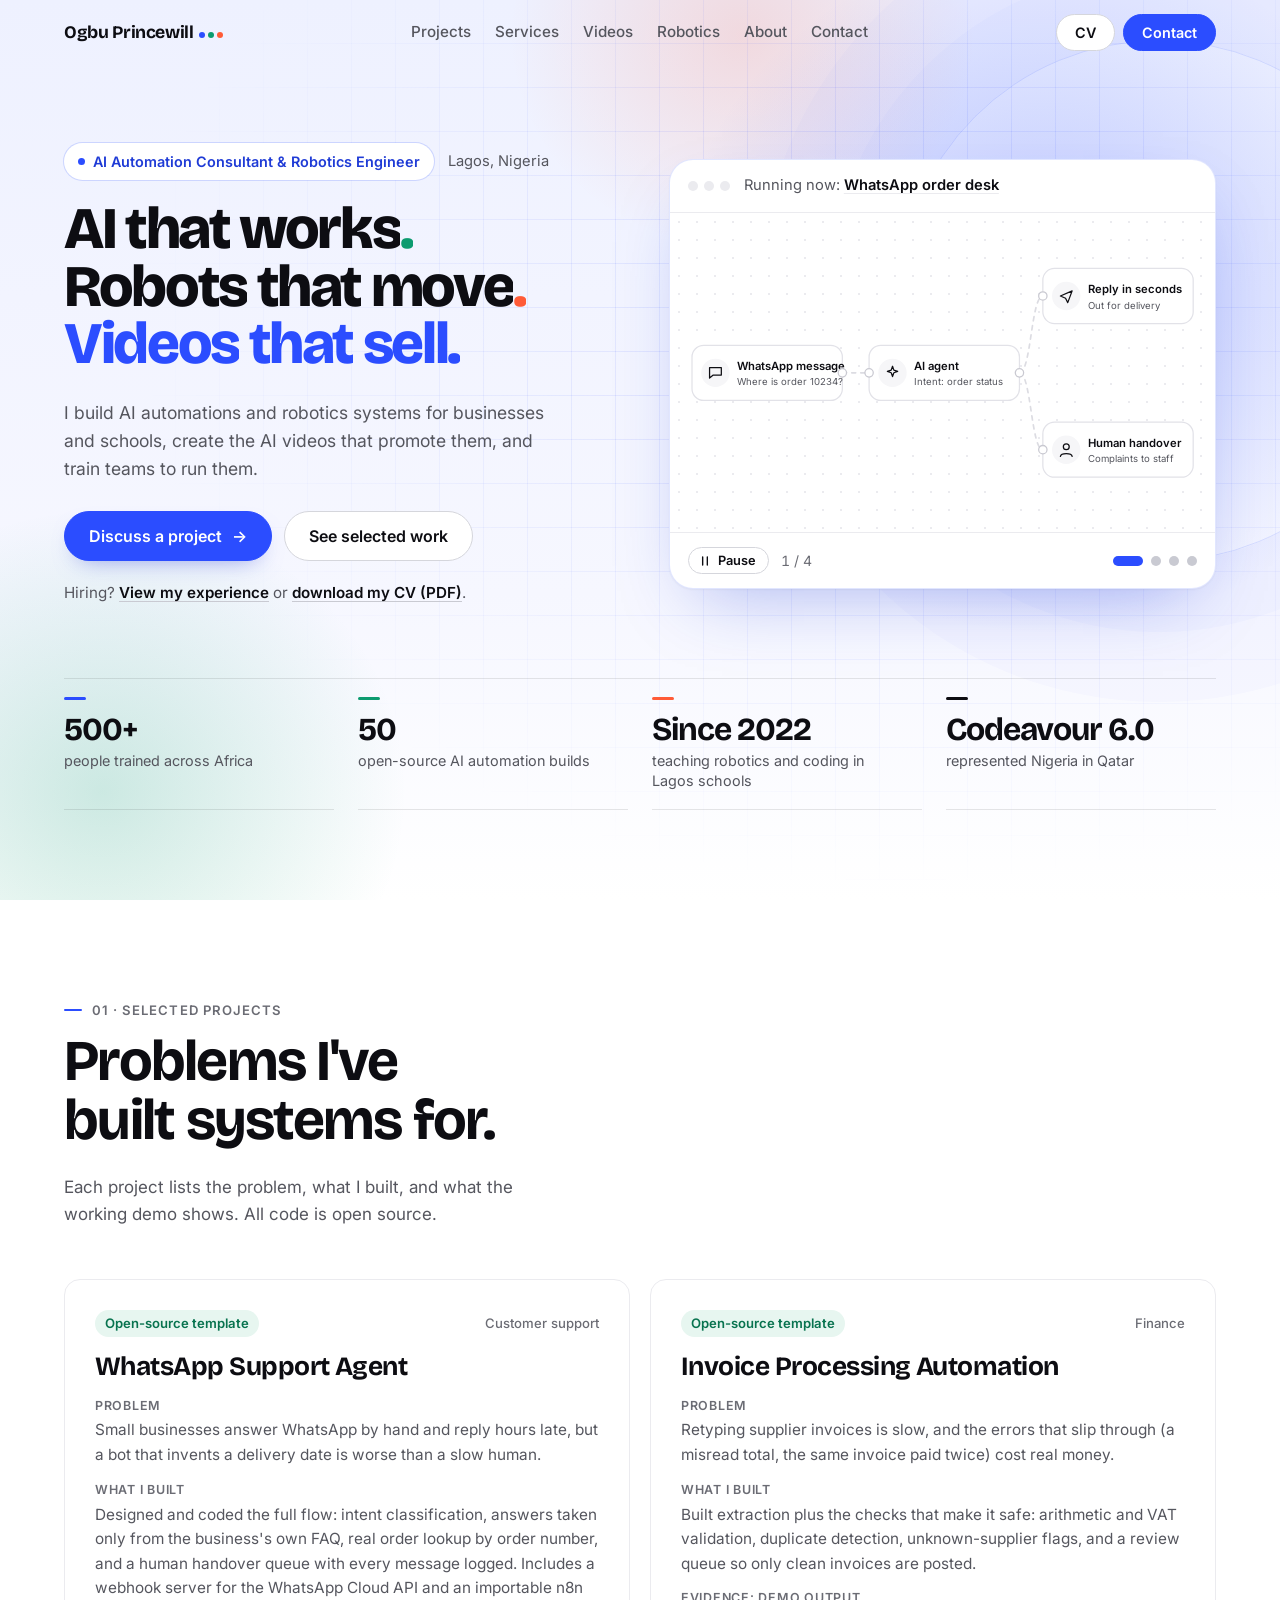
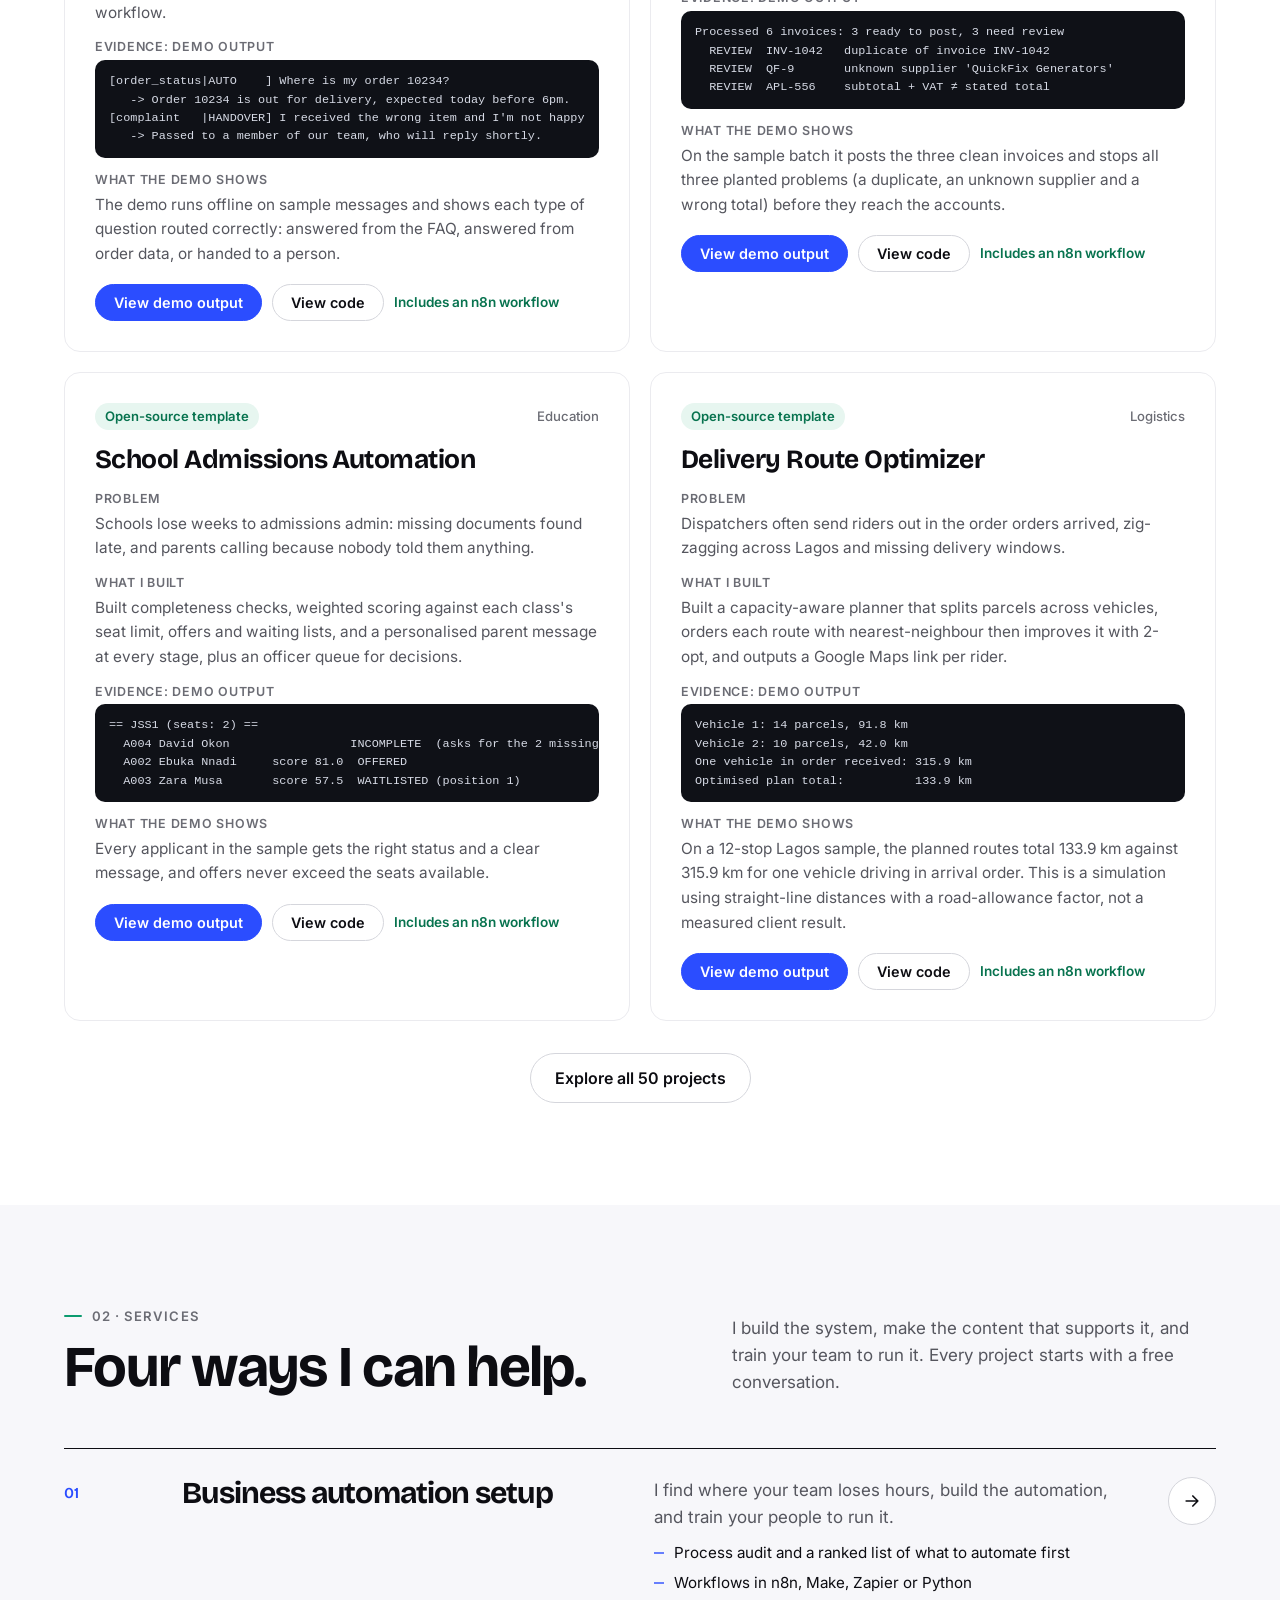
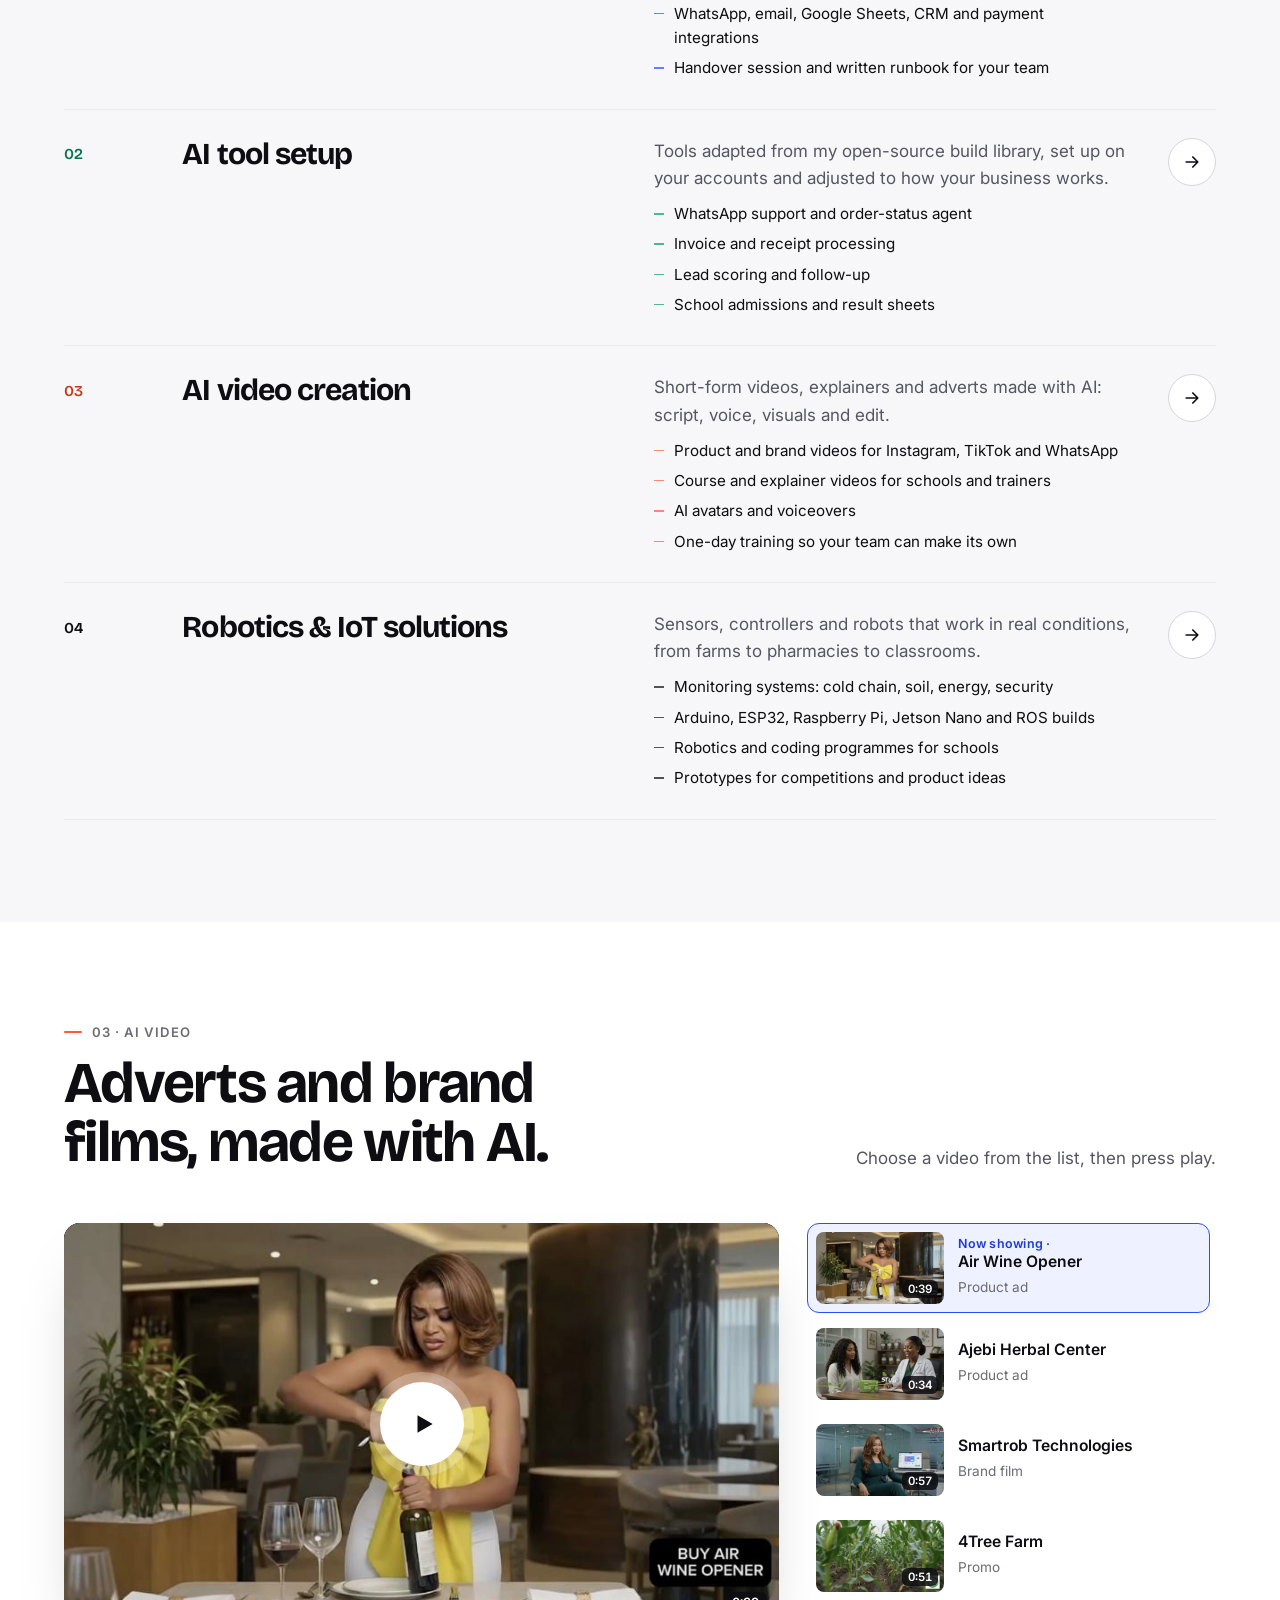
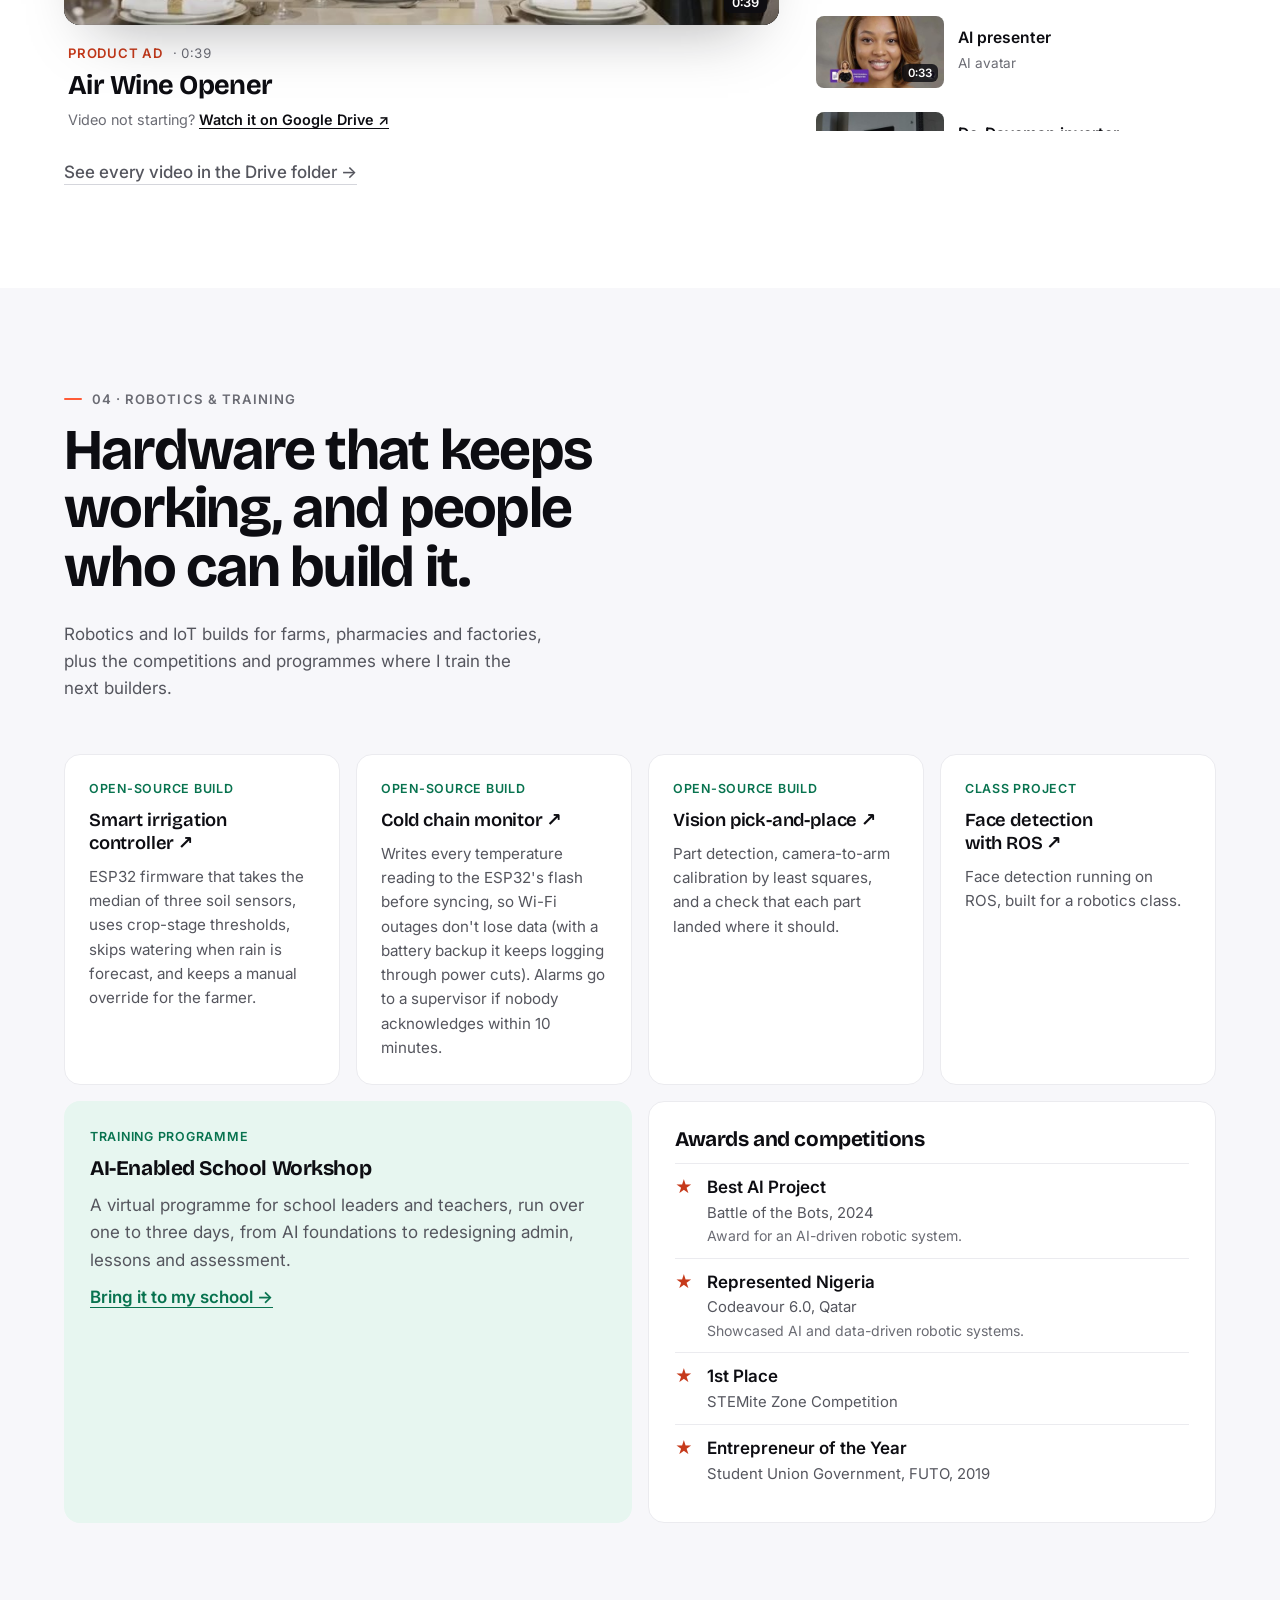
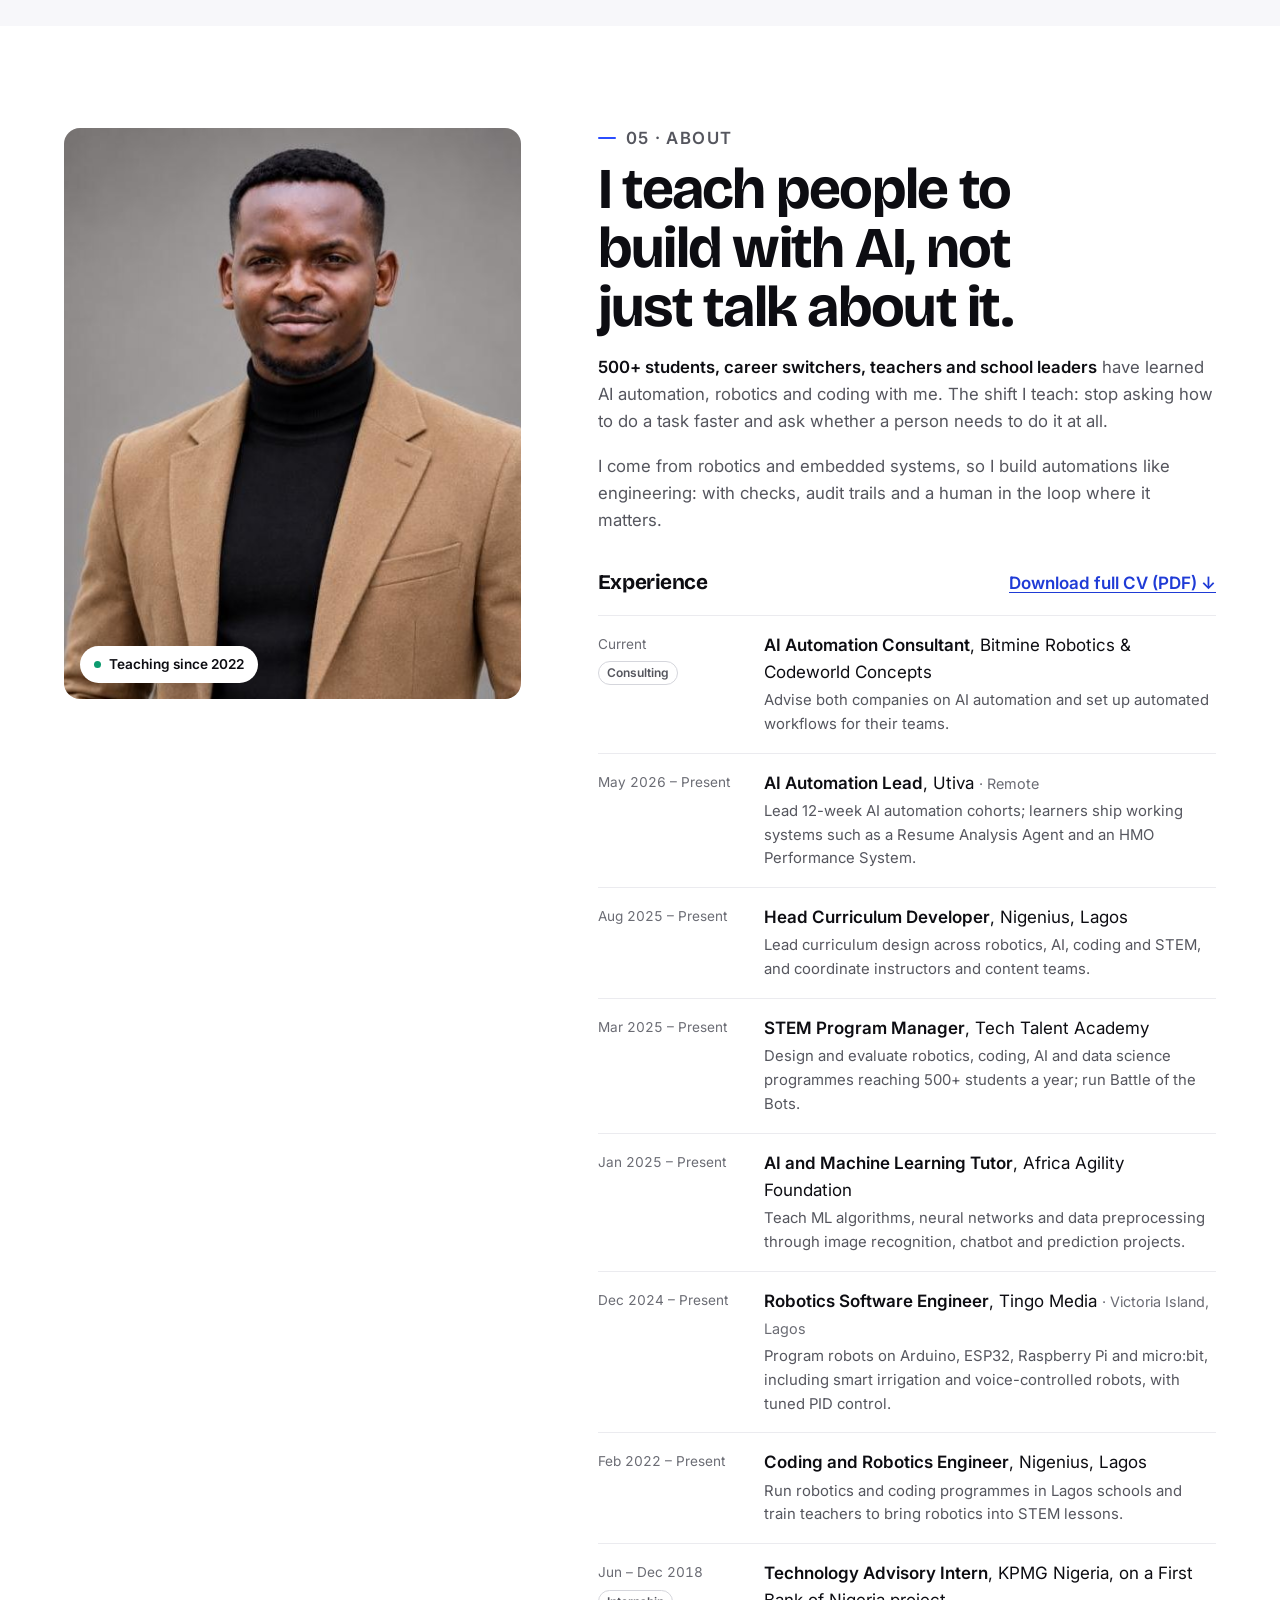
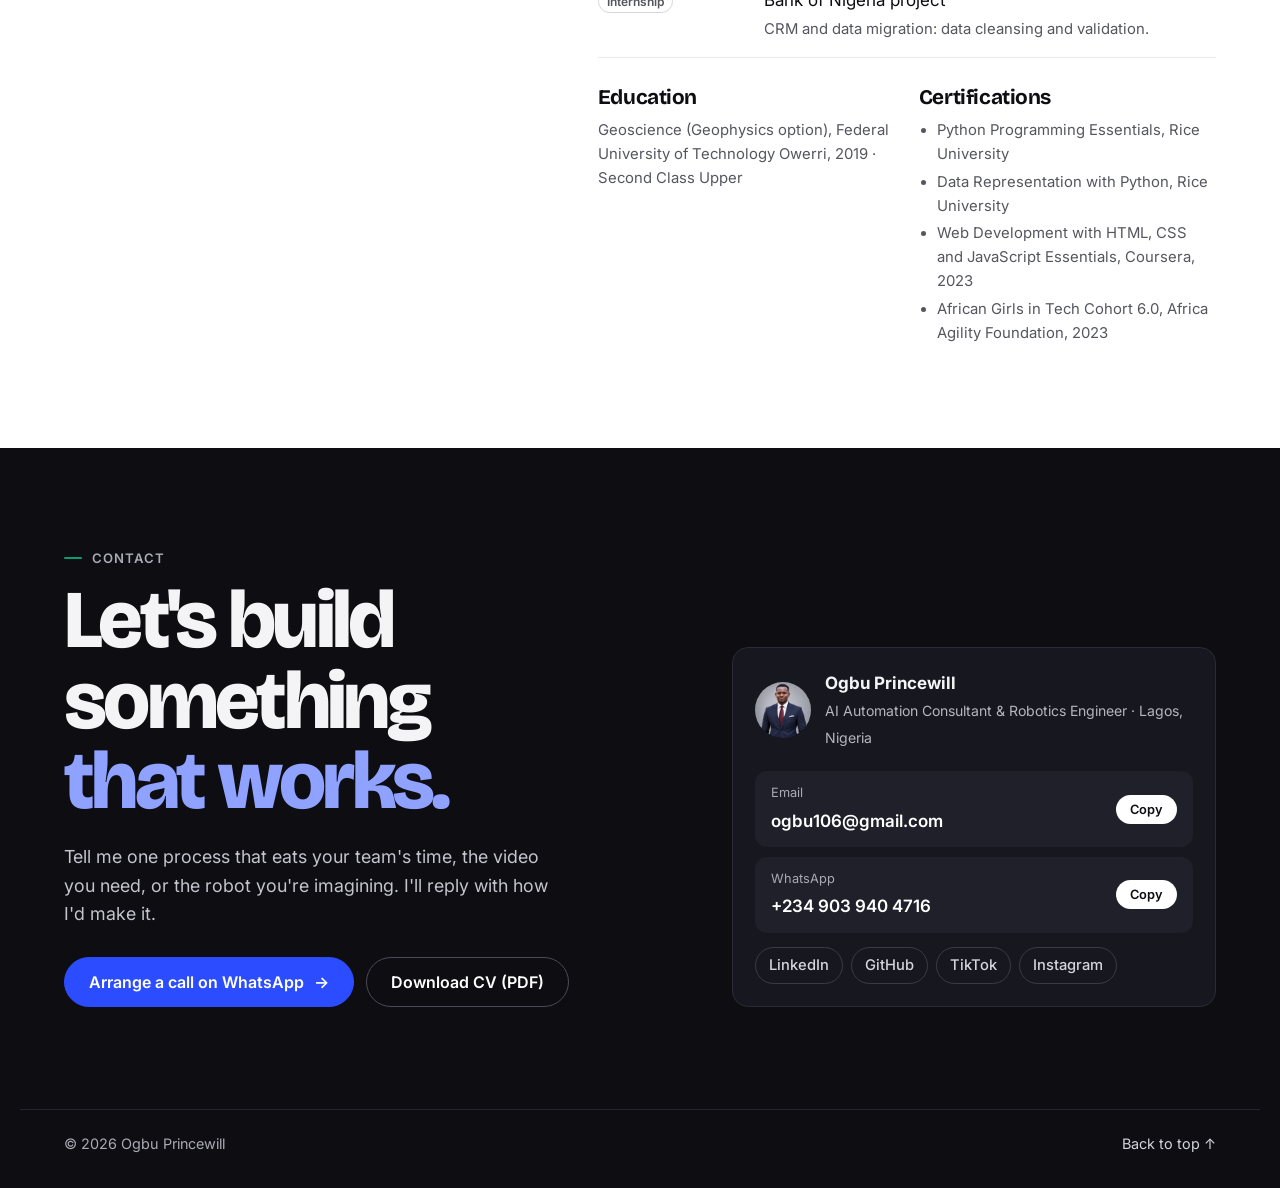
==== index.html @ 8b1c36d6 "Add files via upload" ====
<!doctype html>
<html lang="en">
<head>
<meta charset="utf-8">
<meta name="viewport" content="width=device-width, initial-scale=1, viewport-fit=cover">
<title>Ogbu Princewill | AI Automation Consultant &amp; Robotics Engineer</title>
<meta name="description" content="Ogbu Princewill is an AI automation consultant and robotics engineer in Lagos. Business automation, AI tool setup, AI video and robotics, with open-source projects and training for teams.">
<link rel="canonical" href="https://princewill106.github.io/">
<meta property="og:type" content="website">
<meta property="og:url" content="https://princewill106.github.io/">
<meta property="og:title" content="Ogbu Princewill | AI Automation Consultant &amp; Robotics Engineer">
<meta property="og:description" content="Ogbu Princewill is an AI automation consultant and robotics engineer in Lagos. Business automation, AI tool setup, AI video and robotics, with open-source projects and training for teams.">
<meta property="og:image" content="https://princewill106.github.io/assets/og-image.jpg">
<meta property="og:image:width" content="1200">
<meta property="og:image:height" content="630">
<meta property="og:image:alt" content="Ogbu Princewill: AI that works. Robots that move. Videos that sell.">
<meta name="twitter:card" content="summary_large_image">
<meta name="twitter:title" content="Ogbu Princewill | AI Automation Consultant &amp; Robotics Engineer">
<meta name="twitter:description" content="Ogbu Princewill is an AI automation consultant and robotics engineer in Lagos. Business automation, AI tool setup, AI video and robotics, with open-source projects and training for teams.">
<meta name="twitter:image" content="https://princewill106.github.io/assets/og-image.jpg">
<meta name="theme-color" content="#ffffff">
<link rel="icon" type="image/png" sizes="32x32" href="assets/favicon-32.png">
<link rel="icon" type="image/png" sizes="64x64" href="assets/favicon-64.png">
<link rel="apple-touch-icon" href="assets/apple-touch-icon.png">
<link rel="preconnect" href="https://fonts.googleapis.com"><link rel="preconnect" href="https://fonts.gstatic.com" crossorigin>
<link rel="stylesheet" href="https://fonts.googleapis.com/css2?family=Bricolage+Grotesque:opsz,wght@12..96,500..800&family=Inter:wght@400;500;600&display=swap">
<link rel="stylesheet" href="styles.css">
</head>
<body>
<a class="skip" href="#main">Skip to content</a>
<header class="nav" id="nav">
  <div class="wrap">
    <a class="logo" href="#top" aria-label="Ogbu Princewill, back to top"><span data-bind="name">Ogbu Princewill</span><span class="marks" aria-hidden="true"><i></i><i></i><i></i></span></a>
    <nav class="links" aria-label="Sections"><a href="#projects">Projects</a><a href="#services">Services</a><a href="#videos">Videos</a><a href="#robotics">Robotics</a><a href="#about">About</a><a href="#contact">Contact</a></nav>
    <div class="nav-cta"><a class="btn ghost sm cv-link" href="#" target="_blank" rel="noopener" hidden>CV <span class="sr">(PDF)</span></a><a class="btn sm" href="#contact">Contact</a></div>
  </div>
</header>

<main id="main" tabindex="-1">
  <section class="hero" id="top">
    <div class="wrap">
      <div class="hero-grid">
        <div class="hero-copy">
          <p class="kicker"><span class="badge">AI Automation Consultant &amp; Robotics Engineer</span><span class="loc">Lagos, Nigeria</span></p>
          <h1 id="hero-title"><span class="ln">AI that works<b class="pd g">.</b></span> <span class="ln">Robots that move<b class="pd c">.</b></span> <span class="ln"><em>Videos that sell.</em></span></h1>
          <p class="hero-sub">I build AI automations and robotics systems for businesses and schools, create the AI videos that promote them, and train teams to run them.</p>
          <div class="cta">
            <a class="btn" data-cta="discuss" href="#contact">Discuss a project <span aria-hidden="true">→</span></a>
            <a class="btn ghost" href="#projects">See selected work</a>
          </div>
          <p class="recruit">Hiring? <a href="#experience">View my experience</a> or <a class="cv-link" href="#" target="_blank" rel="noopener">download my CV (PDF)</a>.</p>
        </div>
        <figure class="flowcard reveal" aria-label="Animated example of an automation running">
          <div class="flowtop"><span class="tl" aria-hidden="true"><i></i><i></i><i></i></span><span>Running now: <a id="flow-link" href="#projects" target="_blank" rel="noopener">WhatsApp order desk</a></span></div>
          <svg id="flow" viewBox="0 0 600 330" role="img" aria-labelledby="flow-title"><title id="flow-title">Automation workflow example</title></svg>
          <figcaption class="flowbar">
            <button class="pause" id="flow-pause" type="button" aria-pressed="false"><svg viewBox="0 0 24 24" aria-hidden="true"><path class="i-pause" d="M8 5v14M16 5v14"/><path class="i-play" d="M7 5l12 7-12 7z"/></svg><span>Pause</span></button>
            <span class="step" id="flow-step" aria-live="polite">1 / 4</span>
            <span class="slides" id="flow-tabs" role="group" aria-label="Choose an example"></span>
          </figcaption>
        </figure>
      </div>
      <dl class="facts" id="facts"></dl>
    </div>
  </section>

  <section id="projects">
    <div class="wrap">
      <div class="head reveal">
        <div><p class="eyebrow blue">01 · Selected projects</p><h2>Problems I've built systems for.</h2></div>
        <p>Each project lists the problem, what I built, and what the working demo shows. All code is open source.</p>
      </div>
      <div class="cases" id="cases"></div>
      <div class="explore">
        <button class="btn ghost" id="explore-btn" type="button" aria-expanded="false" aria-controls="library">Explore all 50 projects</button>
      </div>
      <div class="library" id="library" hidden>
        <div class="filters">
          <span class="count" id="count" aria-live="polite">All 50 projects</span>
          <div class="search">
            <label for="search" class="sr">Search projects</label>
            <input id="search" type="search" placeholder="Search, e.g. invoice, WhatsApp, school" autocomplete="off">
            <button class="clear" id="clear-search" type="button" hidden>Clear search</button>
          </div>
        </div>
        <div class="chips" id="chips" role="group" aria-label="Filter by area"></div>
        <button class="reset" id="reset-filters" type="button" hidden>Reset filters</button>
        <ul class="tiles" id="tiles"></ul>
      </div>
    </div>
  </section>

  <section id="services" class="tint">
    <div class="wrap">
      <div class="head reveal">
        <div><p class="eyebrow green">02 · Services</p><h2>Four ways I can help.</h2></div>
        <p>I build the system, make the content that supports it, and train your team to run it. Every project starts with a free conversation.</p>
      </div>
      <ol class="services" id="blocks"></ol>
    </div>
  </section>

  <section id="videos">
    <div class="wrap">
      <div class="head reveal">
        <div><p class="eyebrow coral">03 · AI video</p><h2>Adverts and brand films, made with AI.</h2></div>
        <p>Choose a video from the list, then press play.</p>
      </div>
      <div class="theatre">
        <div class="screen-col">
          <div class="screen" id="screen"></div>
          <div class="now">
            <div class="now-head"><span class="kind" id="now-kind">Product ad</span><span class="dur" id="now-dur"></span><span class="work" id="now-work" hidden></span></div>
            <h3 id="now-title">Video</h3>
            <p class="brief" id="now-brief" hidden></p>
            <p class="made" id="now-made" hidden></p>
            <p class="fallback">Video not starting? <a id="now-open" href="#" target="_blank" rel="noopener">Watch it on Google Drive ↗</a></p>
          </div>
        </div>
        <div class="playlist"><ol id="reel-rail" aria-label="Videos"></ol></div>
      </div>
      <p class="more-link"><a id="drive-all" href="#" target="_blank" rel="noopener">See every video in the Drive folder →</a></p>
    </div>
  </section>

  <section id="robotics" class="tint">
    <div class="wrap">
      <div class="head reveal">
        <div><p class="eyebrow coral">04 · Robotics &amp; training</p><h2>Hardware that keeps working, and people who can build it.</h2></div>
        <p>Robotics and IoT builds for farms, pharmacies and factories, plus the competitions and programmes where I train the next builders.</p>
      </div>
      <div class="robo-grid" id="robo-grid"></div>
      <div class="train">
        <div class="workshop" id="workshop"></div>
        <div class="awards"><h3>Awards and competitions</h3><ul id="awards"></ul></div>
      </div>
    </div>
  </section>

  <section id="about">
    <div class="wrap about">
      <figure class="photo reveal" id="photo"><span class="initials">PO</span></figure>
      <div class="about-copy">
        <p class="eyebrow blue">05 · About</p>
        <h2>I teach people to build with AI, not just talk about it.</h2>
        <p><strong>500+ students, career switchers, teachers and school leaders</strong> have learned AI automation, robotics and coding with me. The shift I teach: stop asking how to do a task faster and ask whether a person needs to do it at all.</p>
        <p>I come from robotics and embedded systems, so I build automations like engineering: with checks, audit trails and a human in the loop where it matters.</p>
        <div class="exp-head" id="experience"><h3>Experience</h3><a class="cv-link" href="#" target="_blank" rel="noopener">Download full CV (PDF) ↓</a></div>
        <ul class="jobs" id="jobs"></ul>
        <div class="quals">
          <div><h3>Education</h3><p id="edu"></p></div>
          <div><h3>Certifications</h3><ul id="certs"></ul></div>
        </div>
      </div>
    </div>
  </section>

  <section id="testimonials" hidden>
    <div class="wrap"><div class="head"><div><p class="eyebrow green">06 · Testimonials</p><h2>What people say.</h2></div></div><div class="quotes" id="quotes"></div></div>
  </section>

  <section class="contact" id="contact">
    <div class="wrap contact-grid">
      <div>
        <p class="eyebrow green">Contact</p>
        <h2>Let's build something <em>that works.</em></h2>
        <p class="lede">Tell me one process that eats your team's time, the video you need, or the robot you're imagining. I'll reply with how I'd make it.</p>
        <div class="cta"><a class="btn" id="wa-main" href="#" target="_blank" rel="noopener">Arrange a call on WhatsApp <span aria-hidden="true">→</span></a><a class="btn ghost cv-link" href="#" target="_blank" rel="noopener" hidden>Download CV (PDF)</a></div>
      </div>
      <div class="contact-card">
        <div class="me" id="me"></div>
        <div class="lines" id="lines"></div>
        <p class="sr" id="copy-status" aria-live="polite"></p>
        <div class="socials" id="socials"></div>
      </div>
    </div>
  </section>
</main>

<footer><div class="wrap"><span>© <span id="year">2026</span> <span data-bind="name">Ogbu Princewill</span></span><a href="#top">Back to top ↑</a></div></footer>

<script src="data.js"></script>
<script src="app.js"></script>
</body>
</html>
---- styles.css ----
/* Layout: white editorial. Black type leads; cobalt is the action colour, emerald and coral are supporting accents.
   Light tinted bands separate sections and the contact section is dark. */
:root {
  --bg: #ffffff;
  --ink: #0d0d12;
  --soft: #55565e;         /* secondary text, 7:1 on white */
  --faint: #6b6c74;        /* labels and metadata, 5:1 on white */
  --rule: #ebebef;
  --surface: #f6f6f8;
  --accent: #2b4dff;       /* cobalt: automation, links */
  --accent-tint: #eef1ff;
  --green: #0c9b6f;        /* emerald: tools, open source, teaching */
  --green-tint: #e7f6f0;
  --green-text: #08734f;   /* green used as text (meets 4.5:1) */
  --coral: #ff5b37;        /* coral: video, awards */
  --coral-tint: #fff0eb;
  --coral-text: #c63a1b;   /* coral used as text (meets 4.5:1) */
  --radius: 16px;
  --display: "Bricolage Grotesque", "Arial Black", system-ui, sans-serif;
  --body: "Inter", "Segoe UI", system-ui, sans-serif;
  --ease: cubic-bezier(.2, .7, .2, 1);
  color-scheme: light;
}
/* White by request: the page stays white in dark mode too. */
@media (prefers-color-scheme: dark) { :root:not([data-theme="light"]) { --bg: #ffffff; color-scheme: light; } }
:root[data-theme="dark"] { --bg: #ffffff; color-scheme: light; }

* { box-sizing: border-box; }
html { scroll-behavior: smooth; }
body { margin: 0; background: var(--bg); color: var(--ink); font: 400 17px/1.6 var(--body); -webkit-font-smoothing: antialiased; overflow-x: hidden; }
img { max-width: 100%; display: block; }
a { color: inherit; }
:focus-visible { outline: 2px solid var(--accent); outline-offset: 3px; border-radius: 6px; }
.sr { position: absolute; width: 1px; height: 1px; overflow: hidden; clip: rect(0 0 0 0); white-space: nowrap; }
.skip { position: absolute; left: 16px; top: -60px; z-index: 50; background: var(--ink); color: #fff; padding: 10px 16px; border-radius: 10px; font-weight: 600; text-decoration: none; transition: top .2s; }
.skip:focus { top: 12px; }
main:focus { outline: none; }
[hidden] { display: none !important; }
.wrap { max-width: 1240px; margin: 0 auto; padding-inline: clamp(16px, 4vw, 44px); }
h1, h2, h3 { font-family: var(--display); margin: 0; letter-spacing: -0.03em; text-wrap: balance; font-weight: 700; }
h2 { font-size: clamp(2rem, 4.6vw, 3.6rem); line-height: 1.02; }
h3 { font-size: 1.15rem; line-height: 1.25; font-weight: 600; letter-spacing: -0.01em; }
em { font-style: normal; color: var(--accent); }
p { margin: 0; }
section { padding-block: clamp(64px, 8vw, 112px); overflow-x: clip; }
section.tint { background: #f7f7fa; }
section[id], .exp-head { scroll-margin-top: 72px; }
.eyebrow { font: 600 .82rem var(--body); letter-spacing: .08em; text-transform: uppercase; color: var(--faint); margin-bottom: 14px; display: flex; align-items: center; gap: 10px; }
.eyebrow::before { content: ""; width: 18px; height: 2px; border-radius: 2px; background: var(--c, var(--accent)); }
.blue { --c: var(--accent); } .green { --c: var(--green); } .coral { --c: var(--coral); }
.head { display: flex; justify-content: space-between; align-items: end; gap: 24px; flex-wrap: wrap; margin-bottom: clamp(32px, 4vw, 52px); }
.head h2 { max-width: 18ch; }
.head > p { color: var(--soft); max-width: 44ch; }

/* reveal on scroll */
.reveal { opacity: 0; transform: translateY(24px); transition: opacity .9s var(--ease), transform .9s var(--ease); }
.reveal.in { opacity: 1; transform: none; }

/* buttons */
.btn { display: inline-flex; align-items: center; gap: 10px; padding: 14px 24px; border-radius: 999px; font: 600 1rem var(--body); text-decoration: none;
  border: 1.5px solid var(--accent); background: var(--accent); color: #fff; cursor: pointer; transition: background .3s var(--ease), color .3s, border-color .3s, transform .3s var(--ease); }
.btn span { transition: transform .3s var(--ease); }
.btn:hover { background: #1f3bd6; border-color: #1f3bd6; }
.btn:hover span { transform: translateX(4px); }
.btn.ghost { background: #fff; color: var(--ink); border-color: #d5d6dc; }
.hero .btn { box-shadow: 0 10px 24px -14px rgba(31,59,214,.6); } .hero .btn.ghost { box-shadow: none; }
.btn.ghost:hover { border-color: var(--ink); background: #fff; }
.btn.sm { padding: 9px 18px; font-size: .9rem; }

/* nav */
.nav { position: sticky; top: 0; z-index: 30; height: 66px; background: transparent; border-bottom: 1px solid transparent; transition: border-color .3s, background .3s; }
.nav.scrolled { background: rgba(255,255,255,.9); backdrop-filter: blur(14px); border-color: var(--rule); }
.nav .wrap { height: 100%; padding-block: 0; }
.nav .wrap { display: flex; align-items: center; justify-content: space-between; gap: 16px; }
.logo { font: 700 1.1rem var(--display); letter-spacing: -0.02em; text-decoration: none; display: flex; align-items: baseline; gap: 2px; }
.marks { display: inline-flex; gap: 3px; margin-left: 3px; }
.marks i { width: 6px; height: 6px; border-radius: 50%; background: var(--accent); display: inline-block; }
.marks i:nth-child(2) { background: var(--green); }
.marks i:nth-child(3) { background: var(--coral); }
.links { display: flex; gap: 4px; }
.links a { text-decoration: none; color: var(--soft); font-weight: 500; font-size: .95rem; padding: 8px 10px; border-radius: 999px; transition: color .2s; }
.links a:hover { color: var(--ink); }
.nav-cta { display: flex; gap: 8px; }
@media (max-width: 960px) { .links { display: none; } }
@media (max-width: 380px) { .nav-cta .cv-link { display: none; } }

/* hero */
/* hero backdrop: soft brand-colour glows on a pale blue wash, with a faint grid that fades out */
.hero { position: relative; isolation: isolate; overflow: hidden; margin-top: -66px;
  padding-block: calc(66px + clamp(40px, 6vw, 84px)) clamp(56px, 7vw, 96px);
  background:
    radial-gradient(42% 55% at 82% 32%, rgba(43,77,255,.27), transparent 70%),
    radial-gradient(34% 45% at 8% 88%, rgba(12,155,111,.2), transparent 70%),
    radial-gradient(26% 34% at 58% 4%, rgba(255,91,55,.16), transparent 70%),
    linear-gradient(180deg, #eef1ff 0%, #f6f7ff 66%, #ffffff 100%); }
.hero::before { content: ""; position: absolute; inset: 0; z-index: -1; pointer-events: none;
  background-image: linear-gradient(rgba(43,77,255,.09) 1px, transparent 1px), linear-gradient(90deg, rgba(43,77,255,.09) 1px, transparent 1px);
  background-size: 44px 44px; background-position: -1px -1px;
  -webkit-mask-image: radial-gradient(70% 75% at 70% 35%, #000 30%, transparent 85%); mask-image: radial-gradient(70% 75% at 70% 35%, #000 30%, transparent 85%); }
.hero::after { content: ""; position: absolute; z-index: -1; pointer-events: none; width: 520px; height: 520px; right: -140px; top: 40px; border-radius: 50%;
  border: 1px solid rgba(43,77,255,.14); box-shadow: 0 0 0 70px rgba(43,77,255,.025), 0 0 0 140px rgba(43,77,255,.02); }
.hero .facts { border-top-color: rgba(13,13,18,.1); }
.hero .facts div { border-bottom-color: rgba(13,13,18,.1); }
.kicker { display: flex; flex-wrap: wrap; align-items: center; gap: 8px 14px; }
.badge { display: inline-flex; align-items: center; gap: 8px; background: #fff; box-shadow: 0 0 0 1px rgba(43,77,255,.18); color: #1f3bd6; font-weight: 600; font-size: .9rem; padding: 7px 14px; border-radius: 999px; }
.badge::before { content: ""; width: 7px; height: 7px; border-radius: 50%; background: var(--accent); }
.loc { color: var(--soft); font-size: .92rem; }
.recruit { margin-top: 20px; color: var(--soft); font-size: .95rem; }
.recruit a { color: var(--ink); font-weight: 600; text-decoration-color: #c9cad2; text-underline-offset: 3px; }
.recruit a:hover { text-decoration-color: var(--accent); color: var(--accent); }
.hero h1 { font-size: clamp(2.5rem, 4.6vw, 4.5rem); line-height: .98; letter-spacing: -0.04em; font-weight: 800; margin-block: 20px 26px; }
.hero h1 .ln { display: block; }
.hero h1 .pd { font-weight: inherit; }
.hero h1 .pd.g { color: var(--green); }
.hero h1 .pd.c { color: var(--coral); }
.hero h1 .w { display: inline-block; overflow: hidden; vertical-align: top; padding-bottom: .06em; margin-bottom: -.06em; }
.hero h1 .w > span { display: inline-block; animation: rise 1s var(--ease) both; }
@keyframes rise { from { transform: translateY(105%); } to { transform: none; } }
.hero-grid { display: grid; grid-template-columns: minmax(0, 1fr) minmax(0, 1fr); gap: clamp(32px, 4.5vw, 64px); align-items: center; }
.hero-sub { color: var(--soft); font-size: 1.1rem; max-width: 46ch; }
.cta { display: flex; flex-wrap: wrap; gap: 12px; margin-top: 28px; }
.facts { display: grid; grid-template-columns: repeat(4, minmax(0, 1fr)); gap: 0 24px; margin: clamp(44px, 6vw, 72px) 0 0; border-top: 1px solid var(--rule); }
@media (max-width: 760px) { .facts { grid-template-columns: repeat(2, minmax(0, 1fr)); } }
.facts div { padding: 18px 16px 18px 0; border-bottom: 1px solid var(--rule); }
.facts div::before { content: ""; display: block; width: 22px; height: 3px; border-radius: 3px; margin-bottom: 12px; background: var(--accent); }
.facts .f1::before { background: var(--green); } .facts .f2::before { background: var(--coral); } .facts .f3::before { background: var(--ink); }
.facts dt { font: 700 clamp(1.5rem, 2.6vw, 2rem)/1.1 var(--display); letter-spacing: -0.03em; }
.facts dd { margin: 4px 0 0; color: var(--soft); font-size: .9rem; line-height: 1.4; }

.flowcard { margin: 0; background: #fff; border: 1px solid rgba(43,77,255,.14); border-radius: 24px; box-shadow: 0 1px 2px rgba(13,13,18,.04), 0 30px 70px -28px rgba(31,59,214,.35); overflow: hidden; }
.flowtop { display: flex; align-items: center; gap: 14px; padding: 14px 18px; border-bottom: 1px solid var(--rule); font-size: .92rem; color: var(--soft); }
.flowtop a { color: var(--ink); font-weight: 600; text-decoration-color: var(--rule); text-underline-offset: 3px; }
.flowtop a:hover { text-decoration-color: var(--accent); }
.tl { display: flex; gap: 6px; }
.tl i { width: 10px; height: 10px; border-radius: 50%; background: var(--rule); }
#flow { width: 100%; height: auto; overflow: visible; display: block; padding: clamp(14px, 2.4vw, 22px); background-image: radial-gradient(var(--rule) 1px, transparent 1px); background-size: 18px 18px; }
.wire { fill: none; stroke: #dcdce2; stroke-width: 2; stroke-linecap: round; stroke-dasharray: 5 6; transition: stroke .4s; }
.wire.live { stroke: var(--accent); stroke-dasharray: none; }
.wire.live.c1 { stroke: var(--green); } .wire.live.c2 { stroke: var(--coral); }
.node rect { fill: #fff; stroke: #e2e2e8; stroke-width: 1.5; transition: stroke .3s; }
.node .t { fill: var(--ink); font: 600 13.5px var(--body); }
.node .s { fill: var(--soft); font: 400 11.5px var(--body); }
.node .chip { fill: var(--surface); transition: fill .3s; }
.node .ic { fill: none; stroke: var(--ink); stroke-width: 1.7; stroke-linecap: round; stroke-linejoin: round; transition: stroke .3s; }
.node.on rect { stroke: var(--ink); }
.node.on .chip { fill: var(--ink); } .node.on.c1 .chip { fill: var(--accent); } .node.on.c2 .chip { fill: var(--green); } .node.on.c3 .chip { fill: var(--coral); }
.node.on .ic { stroke: #fff; }
.node.pulse-in .nb { animation: bump .6s var(--ease); transform-box: fill-box; transform-origin: center; }
@keyframes bump { 40% { transform: scale(1.04); } }
.port { fill: #fff; stroke: #c9c9d1; stroke-width: 1.5; }
.pulse { fill: var(--accent); }
.flowbar { display: flex; align-items: center; gap: 12px; padding: 14px 18px; border-top: 1px solid var(--rule); font-size: .88rem; color: var(--faint); font-variant-numeric: tabular-nums; }
.flowbar .step { margin-right: auto; }
.pause { display: inline-flex; align-items: center; gap: 6px; border: 1px solid #d5d6dc; background: #fff; color: var(--ink); border-radius: 999px; padding: 5px 12px 5px 9px; font: 600 .8rem var(--body); cursor: pointer; }
.pause:hover { border-color: var(--ink); }
.pause svg { width: 14px; height: 14px; fill: none; stroke: currentColor; stroke-width: 2.4; stroke-linecap: round; stroke-linejoin: round; }
.pause .i-play { display: none; fill: currentColor; stroke: none; }
.pause[aria-pressed="true"] .i-play { display: block; } .pause[aria-pressed="true"] .i-pause { display: none; }
.slides { display: flex; gap: 8px; }
.slides button { height: 10px; width: 10px; border-radius: 5px; border: 0; background: #c9cad2; padding: 0; cursor: pointer; transition: width .5s var(--ease), background .3s; }
.slides button:hover { background: var(--soft); }
.slides button[aria-pressed="true"] { width: 30px; background: var(--accent); }
@media (max-width: 960px) { .hero-grid { grid-template-columns: minmax(0, 1fr); } .hero h1 { font-size: clamp(2.5rem, 8vw, 4.5rem); } }

/* video player: big screen + playlist */
.theatre { display: grid; grid-template-columns: minmax(0, 1.75fr) minmax(0, 1fr); gap: clamp(16px, 2.4vw, 28px); align-items: start; }
.screen { position: relative; aspect-ratio: 16 / 9; border-radius: var(--radius); overflow: hidden; background: #0d0d12; box-shadow: 0 30px 60px -30px rgba(13,13,18,.35); }
.screen iframe { position: absolute; inset: 0; width: 100%; height: 100%; border: 0; }
.poster { position: absolute; inset: 0; border: 0; padding: 0; background: #0d0d12; cursor: pointer; display: block; width: 100%; }
.poster img { width: 100%; height: 100%; object-fit: cover; transition: transform 1.2s var(--ease), opacity .4s; opacity: .94; }
.poster:hover img { transform: scale(1.03); opacity: 1; }
.big-play { position: absolute; left: 50%; top: 50%; width: 84px; height: 84px; margin: -42px 0 0 -42px; border-radius: 50%; background: #fff; display: grid; place-items: center;
  box-shadow: 0 0 0 10px rgba(255,255,255,.25); transition: transform .4s var(--ease), background .3s, box-shadow .4s; }
.big-play svg { width: 26px; fill: var(--ink); margin-left: 5px; transition: fill .3s; }
.poster:hover .big-play, .poster:focus-visible .big-play { transform: scale(1.08); background: var(--accent); box-shadow: 0 0 0 14px rgba(43,77,255,.25); }
.poster:hover .big-play svg, .poster:focus-visible .big-play svg { fill: #fff; }
.badge-dur, .mini-dur { position: absolute; right: 12px; bottom: 12px; background: rgba(13,13,18,.82); color: #fff; font: 600 .8rem var(--body); padding: 3px 8px; border-radius: 6px; font-variant-numeric: tabular-nums; }
.mini-dur { right: 6px; bottom: 6px; font-size: .72rem; padding: 2px 6px; }
.loading { position: absolute; inset: 0; display: grid; place-content: center; justify-items: center; gap: 14px; color: #fff; text-align: center; padding: 24px; font-size: .95rem; background: #0d0d12; }
.loading a { color: #fff; font-weight: 600; }
.spin { width: 34px; height: 34px; border-radius: 50%; border: 3px solid rgba(255,255,255,.25); border-top-color: #fff; animation: spin 1s linear infinite; }
@keyframes spin { to { transform: rotate(360deg); } }
.screen-msg { position: absolute; inset: 0; display: grid; place-content: center; justify-items: center; gap: 16px; text-align: center; padding: 24px; color: #fff; background: rgba(13,13,18,.86); }
.screen-msg p { max-width: 36ch; }
.now { padding: 18px 4px 0; display: grid; gap: 6px; }
.now-head { display: flex; flex-wrap: wrap; gap: 6px 10px; align-items: center; font-size: .82rem; }
.now .kind { color: var(--coral-text); font-weight: 600; letter-spacing: .06em; text-transform: uppercase; }
.now .dur { color: var(--faint); font-variant-numeric: tabular-nums; }
.now .work { border: 1px solid #d5d6dc; border-radius: 999px; padding: 2px 10px; color: var(--soft); font-weight: 600; }
.now h3 { font: 700 clamp(1.3rem, 2.2vw, 1.7rem)/1.15 var(--display); letter-spacing: -0.02em; }
.now .brief, .now .made { color: var(--soft); max-width: 62ch; }
.now .fallback { color: var(--faint); font-size: .9rem; }
.now .fallback a { color: var(--ink); font-weight: 600; text-underline-offset: 3px; }
.now .fallback a:hover { color: var(--accent); }
.playlist { position: relative; align-self: stretch; }
.playlist ol { list-style: none; margin: 0; padding: 0 6px 0 0; position: absolute; inset: 0; overflow-y: auto; display: grid; gap: 6px; align-content: start; scrollbar-width: thin; scrollbar-color: #d5d6dc transparent; }
.playlist button { width: 100%; display: grid; grid-template-columns: 128px minmax(0, 1fr); gap: 14px; align-items: center; padding: 8px; border: 1.5px solid transparent; border-radius: 12px; background: none; text-align: left; font: inherit; color: var(--ink); cursor: pointer; transition: background .25s, border-color .25s; }
.playlist button:hover { background: var(--surface); }
.playlist button[aria-current="true"] { background: var(--accent-tint); border-color: var(--accent); }
.mini { position: relative; aspect-ratio: 16 / 9; border-radius: 8px; overflow: hidden; background: var(--surface); }
.mini img { width: 100%; height: 100%; object-fit: cover; }
.info b { display: block; font-weight: 600; font-size: .98rem; line-height: 1.3; }
.info span { color: var(--faint); font-size: .85rem; }
.playlist button[aria-current="true"] .info b::before { content: "Now showing · "; color: #1f3bd6; font-size: .78rem; font-weight: 600; display: block; letter-spacing: .02em; }
@media (max-width: 860px) {
  .theatre { grid-template-columns: minmax(0, 1fr); }
  .playlist ol { position: static; display: flex; overflow-x: auto; gap: 10px; padding: 4px 0 14px; scroll-snap-type: x mandatory; }
  .playlist li { flex: none; width: 170px; scroll-snap-align: start; }
  .playlist button { grid-template-columns: minmax(0, 1fr); gap: 8px; padding: 6px; }
  .big-play { width: 64px; height: 64px; margin: -32px 0 0 -32px; }
}
.more-link { margin-top: 28px; }
.more-link a { color: var(--soft); font-weight: 500; text-decoration: none; border-bottom: 1px solid #d5d6dc; padding-bottom: 2px; transition: color .2s, border-color .2s; }
.more-link a:hover { color: var(--accent); border-color: var(--accent); }

/* selected projects: case studies */
.cases { display: grid; grid-template-columns: repeat(2, minmax(0, 1fr)); gap: 20px; }
.case { min-width: 0; border: 1px solid var(--rule); border-radius: var(--radius); padding: clamp(22px, 2.6vw, 30px); display: grid; gap: 14px; align-content: start; background: #fff; transition: border-color .3s, box-shadow .4s var(--ease); }
.case:hover { border-color: #c9cad2; box-shadow: 0 24px 48px -32px rgba(13,13,18,.3); }
.case-top { display: flex; justify-content: space-between; gap: 10px; flex-wrap: wrap; font-size: .82rem; }
.case .type { background: var(--green-tint); color: var(--green-text); font-weight: 600; padding: 3px 10px; border-radius: 999px; }
.case .area { color: var(--faint); font-weight: 500; padding-top: 3px; }
.case h3 { font: 700 clamp(1.35rem, 2.2vw, 1.65rem)/1.15 var(--display); letter-spacing: -0.02em; }
.case dl { margin: 0; display: grid; gap: 12px; min-width: 0; }
.case dl > div, .case dd { min-width: 0; }
.case dt { font-size: .78rem; font-weight: 600; letter-spacing: .06em; text-transform: uppercase; color: var(--faint); margin-bottom: 3px; }
.case dd { margin: 0; color: var(--soft); font-size: .96rem; max-width: 62ch; }
.case pre { margin: 0; background: #0f1117; color: #d7dbe6; border-radius: 10px; padding: 12px 14px; font: 400 .74rem/1.55 ui-monospace, SFMono-Regular, Menlo, Consolas, monospace; overflow-x: auto; white-space: pre; }
.case-actions { display: flex; flex-wrap: wrap; gap: 10px; align-items: center; margin-top: 4px; }
.case .n8n { color: var(--green-text); font-size: .85rem; font-weight: 600; }
@media (max-width: 900px) { .cases { grid-template-columns: minmax(0, 1fr); } }
.explore { margin-top: 32px; display: flex; justify-content: center; }
.library { margin-top: 8px; }
.search { position: relative; display: flex; gap: 8px; align-items: center; flex: 1 1 260px; max-width: 460px; }
.search input { flex: 1; min-width: 0; padding: 12px 18px; border-radius: 999px; border: 1.5px solid #d5d6dc; background: #fff; color: var(--ink); font: 400 1rem var(--body); transition: border-color .2s; }
.search input:focus { border-color: var(--accent); outline: none; box-shadow: 0 0 0 3px var(--accent-tint); }
.search input::-webkit-search-cancel-button { display: none; }
.clear, .reset, .idea { border: 0; background: none; color: #1f3bd6; font: 600 .9rem var(--body); cursor: pointer; padding: 6px 4px; text-decoration: underline; text-underline-offset: 3px; white-space: nowrap; }
.reset { margin: -8px 0 16px; padding-left: 0; }
.idea { padding: 0; font-size: inherit; }
/* services: numbered rows */
.services { list-style: none; margin: 0; padding: 0; border-top: 1px solid var(--ink); }
.svc { display: grid; grid-template-columns: 80px minmax(0, 1fr) minmax(0, 1.1fr) auto; gap: clamp(16px, 3vw, 40px); align-items: start; padding-block: clamp(20px, 2.4vw, 28px);
  border-bottom: 1px solid var(--rule); position: relative; transition: padding .5s var(--ease); }
.svc { --c: var(--ink); }
.svc.automation { --c: var(--accent); } .svc.tools { --c: var(--green); } .svc.video { --c: var(--coral); }
.svc.tools .no { color: var(--green-text); } .svc.video .no { color: var(--coral-text); }
.svc::before { content: ""; position: absolute; inset: 0 -20px; background: #fff; border-radius: var(--radius); opacity: 0; transition: opacity .4s; z-index: -1; }
.svc:hover::before { opacity: 1; }
.svc .no { font: 600 .95rem var(--display); color: var(--c); padding-top: .5em; }
.svc h3 { font: 700 clamp(1.4rem, 2.4vw, 1.9rem)/1.08 var(--display); letter-spacing: -0.03em; }
.svc p { color: var(--soft); }
.svc ul { list-style: none; margin: 10px 0 0; padding: 0; display: grid; gap: 6px; }
.svc li { font-size: .95rem; padding-left: 20px; position: relative; }
.svc li::before { content: ""; position: absolute; left: 0; top: .72em; width: 10px; height: 1.5px; background: var(--c); opacity: .7; }
.svc .go { width: 48px; height: 48px; border-radius: 50%; border: 1.5px solid #d5d6dc; background: #fff; display: grid; place-items: center; text-decoration: none; transition: background .3s, border-color .3s, color .3s, transform .4s var(--ease); }
.svc .go svg { width: 20px; height: 20px; fill: none; stroke: currentColor; stroke-width: 2; stroke-linecap: round; stroke-linejoin: round; }
.svc:hover .go { background: var(--c); border-color: var(--c); color: #fff; transform: rotate(-45deg); }
@media (max-width: 860px) { .svc { grid-template-columns: 44px minmax(0, 1fr) auto; } .svc .detail { grid-column: 2 / -1; } .svc .go { grid-row: 1; grid-column: 3; } }

.filters { display: flex; flex-wrap: wrap; gap: 14px; align-items: center; justify-content: space-between; margin-block: 28px 18px; }
.chips { display: flex; flex-wrap: wrap; gap: 8px; margin-bottom: 18px; }
.chip { border: 1.5px solid #d5d6dc; background: #fff; color: var(--soft); border-radius: 999px; padding: 7px 14px; font: 500 .88rem var(--body); cursor: pointer; transition: border-color .2s, color .2s, background .2s; }
.chip:hover { border-color: var(--ink); color: var(--ink); }
.chip[aria-pressed="true"] { background: var(--ink); border-color: var(--ink); color: #fff; }
.tiles { list-style: none; margin: 0; padding: 0; display: grid; grid-template-columns: repeat(auto-fill, minmax(260px, 1fr)); border-top: 1px solid var(--rule); border-left: 1px solid var(--rule); }
.tiles li { border-right: 1px solid var(--rule); border-bottom: 1px solid var(--rule); }
.tiles a { display: grid; gap: 6px; padding: 20px; text-decoration: none; height: 100%; transition: background .25s; }
.tiles a:hover { background: var(--surface); }
.tiles a:hover b { color: var(--accent); }
.tiles .row { display: flex; justify-content: space-between; flex-wrap: wrap; gap: 2px 8px; font-size: .8rem; color: var(--faint); font-variant-numeric: tabular-nums; }
.tiles b { font-weight: 600; transition: color .2s; }
.tiles span.tl { color: var(--soft); font-size: .9rem; line-height: 1.45; }
.count { font: 600 1.15rem var(--display); letter-spacing: -0.01em; }
.none { color: var(--soft); padding: 20px; }

/* robotics & training */
.robo-grid { display: grid; grid-template-columns: repeat(4, minmax(0, 1fr)); gap: 16px; }
.bot { background: #fff; border: 1px solid var(--rule); border-radius: var(--radius); padding: 24px; display: grid; gap: 10px; align-content: start; transition: border-color .3s, transform .5s var(--ease); }
.bot:hover { border-color: #c9cad2; transform: translateY(-3px); }
.k { font-size: .78rem; font-weight: 600; letter-spacing: .06em; text-transform: uppercase; color: var(--green-text); }
.bot h3 a { text-decoration: none; }
.bot h3 a:hover { color: var(--accent); }
.bot p { color: var(--soft); font-size: .95rem; }
.train { display: grid; grid-template-columns: minmax(0, 1fr) minmax(0, 1fr); gap: 16px; margin-top: 16px; }
.workshop, .awards { border-radius: var(--radius); padding: 26px; display: grid; gap: 10px; align-content: start; }
.workshop { background: var(--green-tint); }
.workshop h3, .awards h3 { font: 700 1.3rem/1.2 var(--display); letter-spacing: -0.02em; }
.workshop p { color: var(--soft); }
.workshop a { justify-self: start; color: var(--green-text); font-weight: 600; text-underline-offset: 4px; }
.awards { background: #fff; border: 1px solid var(--rule); }
.awards ul { list-style: none; margin: 0; padding: 0; display: grid; gap: 0; }
.awards li { display: grid; grid-template-columns: 22px minmax(0, 1fr); column-gap: 10px; padding: 10px 0; border-top: 1px solid var(--rule); }
.awards li::before { content: "★"; color: var(--coral-text); grid-row: 1 / span 3; }
.awards b { font-weight: 600; } .awards span { color: var(--soft); font-size: .93rem; } .awards em { color: var(--faint); font-style: normal; font-size: .88rem; }
@media (max-width: 1000px) { .robo-grid { grid-template-columns: repeat(2, minmax(0, 1fr)); } }
@media (max-width: 760px) { .train { grid-template-columns: minmax(0, 1fr); } }
@media (max-width: 560px) { .robo-grid { grid-template-columns: minmax(0, 1fr); } }

/* about */
.about { display: grid; grid-template-columns: minmax(0, .85fr) minmax(0, 1.15fr); gap: clamp(32px, 6vw, 80px); align-items: start; }
.photo { margin: 0; position: sticky; top: 96px; aspect-ratio: 4 / 5; border-radius: var(--radius); overflow: hidden; background: var(--surface); display: grid; place-items: center; }
.photo img { width: 100%; height: 100%; object-fit: cover; object-position: 55% 30%; }
.photo .initials { font: 800 5rem var(--display); color: var(--faint); }
.photo figcaption { position: absolute; left: 16px; bottom: 16px; background: #fff; border-radius: 999px; padding: 8px 14px; font-size: .85rem; font-weight: 600; box-shadow: 0 6px 20px rgba(0,0,0,.12); display: flex; align-items: center; gap: 8px; }
.photo figcaption::before { content: ""; width: 7px; height: 7px; border-radius: 50%; background: var(--green); }
.about-copy { display: grid; gap: 18px; }
.about-copy .eyebrow { margin-bottom: -6px; }
.about-copy > p { max-width: 62ch; color: var(--soft); font-size: 1.05rem; }
.about-copy p strong { color: var(--ink); font-weight: 600; }
.exp-head { display: flex; justify-content: space-between; align-items: baseline; gap: 12px; flex-wrap: wrap; margin-top: 18px; }
.exp-head h3, .quals h3 { font: 700 1.3rem/1.2 var(--display); letter-spacing: -0.02em; }
.exp-head a { color: #1f3bd6; font-weight: 600; text-underline-offset: 3px; }
.jobs { list-style: none; padding: 0; margin: 0; border-top: 1px solid var(--rule); }
.jobs li { display: grid; grid-template-columns: 150px minmax(0, 1fr); gap: 16px; padding: 16px 0; border-bottom: 1px solid var(--rule); }
.jobs .when { font-size: .85rem; color: var(--faint); padding-top: 2px; font-variant-numeric: tabular-nums; display: grid; gap: 6px; align-content: start; }
.jtype { justify-self: start; font-size: .75rem; font-weight: 600; color: var(--soft); border: 1px solid #d5d6dc; border-radius: 999px; padding: 1px 8px; }
.jobs b { font-weight: 600; }
.jobs .place { color: var(--faint); font-size: .9rem; }
.jobs .note { color: var(--soft); font-size: .93rem; display: block; margin-top: 3px; max-width: 62ch; }
.quals { display: grid; grid-template-columns: minmax(0, 1fr) minmax(0, 1fr); gap: 24px; margin-top: 10px; }
.quals p, .quals li { color: var(--soft); font-size: .93rem; }
.quals ul { margin: 8px 0 0; padding-left: 18px; display: grid; gap: 4px; }
.quals p { margin-top: 8px; }
@media (max-width: 880px) { .about { grid-template-columns: minmax(0, 1fr); } .photo { position: relative; top: 0; max-width: 420px; } }
@media (max-width: 560px) { .jobs li { grid-template-columns: minmax(0, 1fr); gap: 4px; } .jobs .when { display: flex; flex-wrap: wrap; align-items: center; } .quals { grid-template-columns: minmax(0, 1fr); } }

.quotes { display: grid; grid-template-columns: repeat(auto-fit, minmax(260px, 1fr)); gap: 16px; }
.quote { margin: 0; border-radius: var(--radius); border: 1px solid var(--rule); padding: 26px; display: grid; gap: 14px; }
.quote blockquote { margin: 0; font: 500 1.1rem/1.45 var(--body); }

/* contact: dark */
.contact { background: #0d0d12; color: #f4f4f6; }
.contact .eyebrow { color: #a9aab3; }
.contact h2 { font-size: clamp(2.6rem, 6.4vw, 5.2rem); max-width: 12ch; line-height: .98; letter-spacing: -0.045em; font-weight: 800; }
.contact em { color: #8fa2ff; }
.contact .lede { font-size: 1.12rem; margin-top: 22px; max-width: 46ch; color: #c3c4cc; }
.contact .btn.ghost { background: transparent; color: #fff; border-color: #4a4b55; }
.contact .btn.ghost:hover { border-color: #fff; }
.contact-grid { display: grid; grid-template-columns: minmax(0, 1.25fr) minmax(0, 1fr); gap: clamp(32px, 5vw, 72px); align-items: end; }
.contact-card { background: #17181f; border: 1px solid #2a2b34; border-radius: var(--radius); padding: 22px; display: grid; gap: 14px; }
.me { display: flex; align-items: center; gap: 14px; padding-bottom: 6px; }
.me img { width: 56px; height: 56px; border-radius: 50%; object-fit: cover; object-position: 50% 20%; }
.me b { display: block; }
.me span { color: #b4b5bd; font-size: .88rem; }
.lines { display: grid; gap: 10px; }
.line { display: grid; grid-template-columns: minmax(0, 1fr) auto; align-items: center; gap: 4px 12px; background: #1f2029; border-radius: 12px; padding: 12px 16px; }
.line span { font-size: .8rem; color: #a9aab3; grid-column: 1; }
.line a { font-weight: 600; text-decoration: none; word-break: break-all; grid-column: 1; color: #fff; }
.line a:hover { color: #8fa2ff; }
.copy { grid-column: 2; grid-row: 1 / span 2; background: #fff; color: var(--ink); border: 0; border-radius: 999px; padding: 7px 14px; font: 600 .8rem var(--body); cursor: pointer; }
.copy:hover { background: #dfe4ff; }
.socials { display: flex; gap: 8px; flex-wrap: wrap; }
.socials a { color: #d4d5dc; font-weight: 500; font-size: .92rem; border: 1px solid #3a3b45; border-radius: 999px; padding: 6px 13px; text-decoration: none; transition: border-color .2s, color .2s; }
.socials a:hover { border-color: #fff; color: #fff; }
.contact :focus-visible { outline-color: #8fa2ff; }
@media (max-width: 880px) { .contact-grid { grid-template-columns: minmax(0, 1fr); } }
footer { background: #0d0d12; }
footer .wrap { padding-block: 22px 32px; display: flex; justify-content: space-between; flex-wrap: wrap; gap: 12px; color: #a9aab3; font-size: .9rem; border-top: 1px solid #24252e; }
footer a { text-decoration: none; color: #d4d5dc; }
footer a:hover { color: #fff; }

@media (prefers-reduced-motion: reduce) { *, *::before, *::after { animation: none !important; transition: none !important; scroll-behavior: auto !important; } .reveal { opacity: 1; transform: none; } }
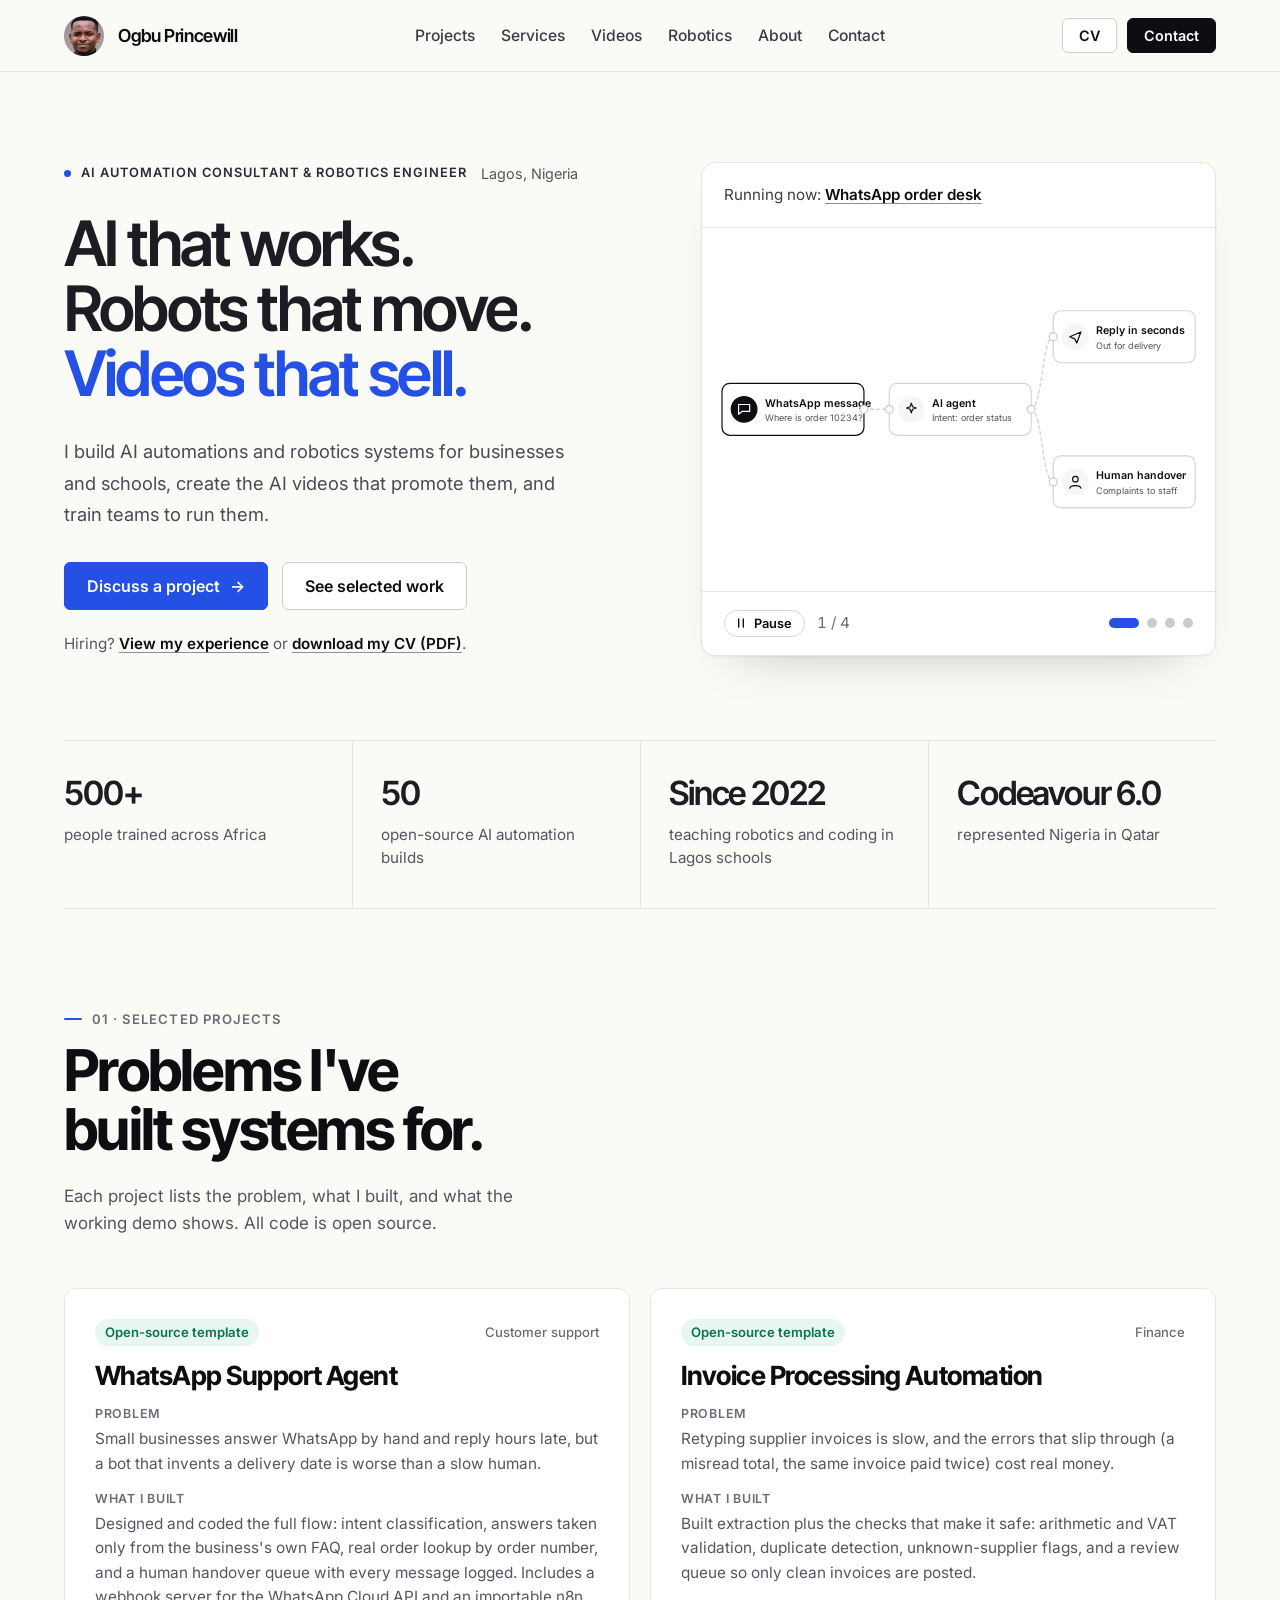
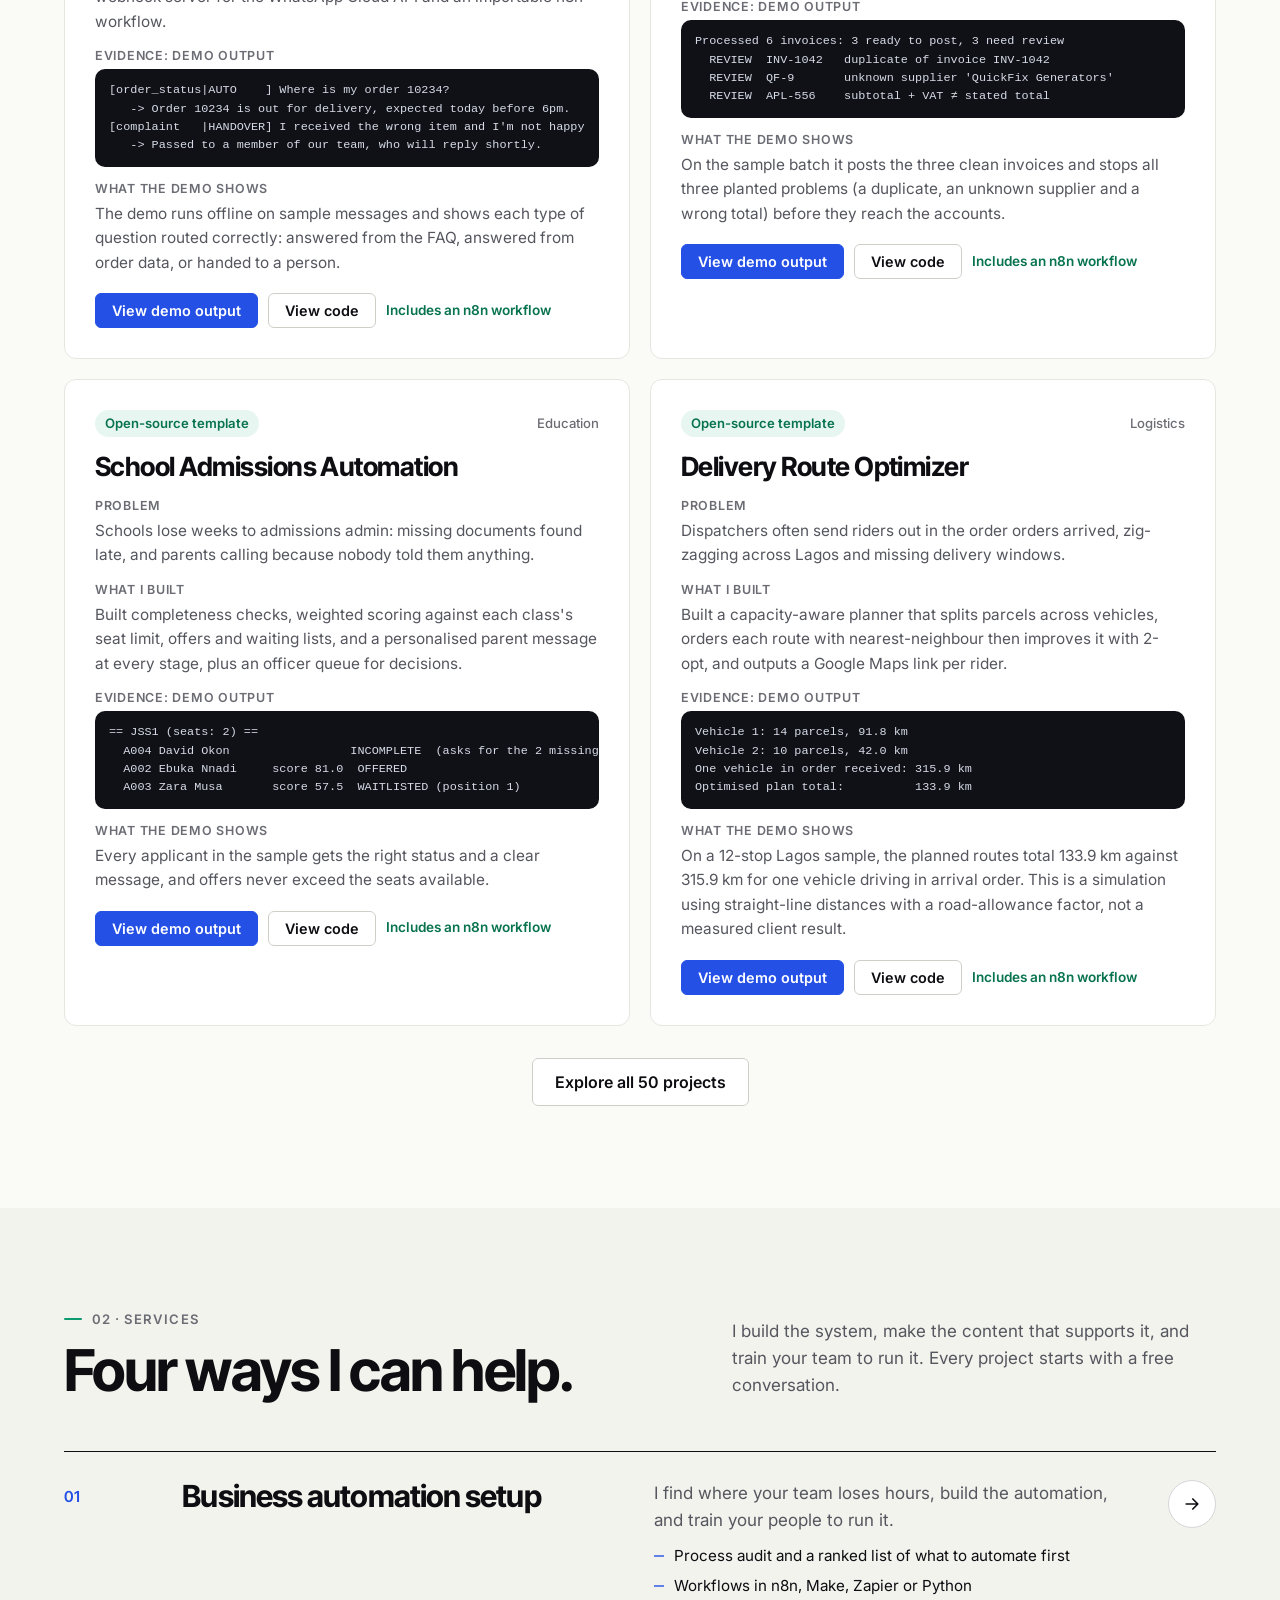
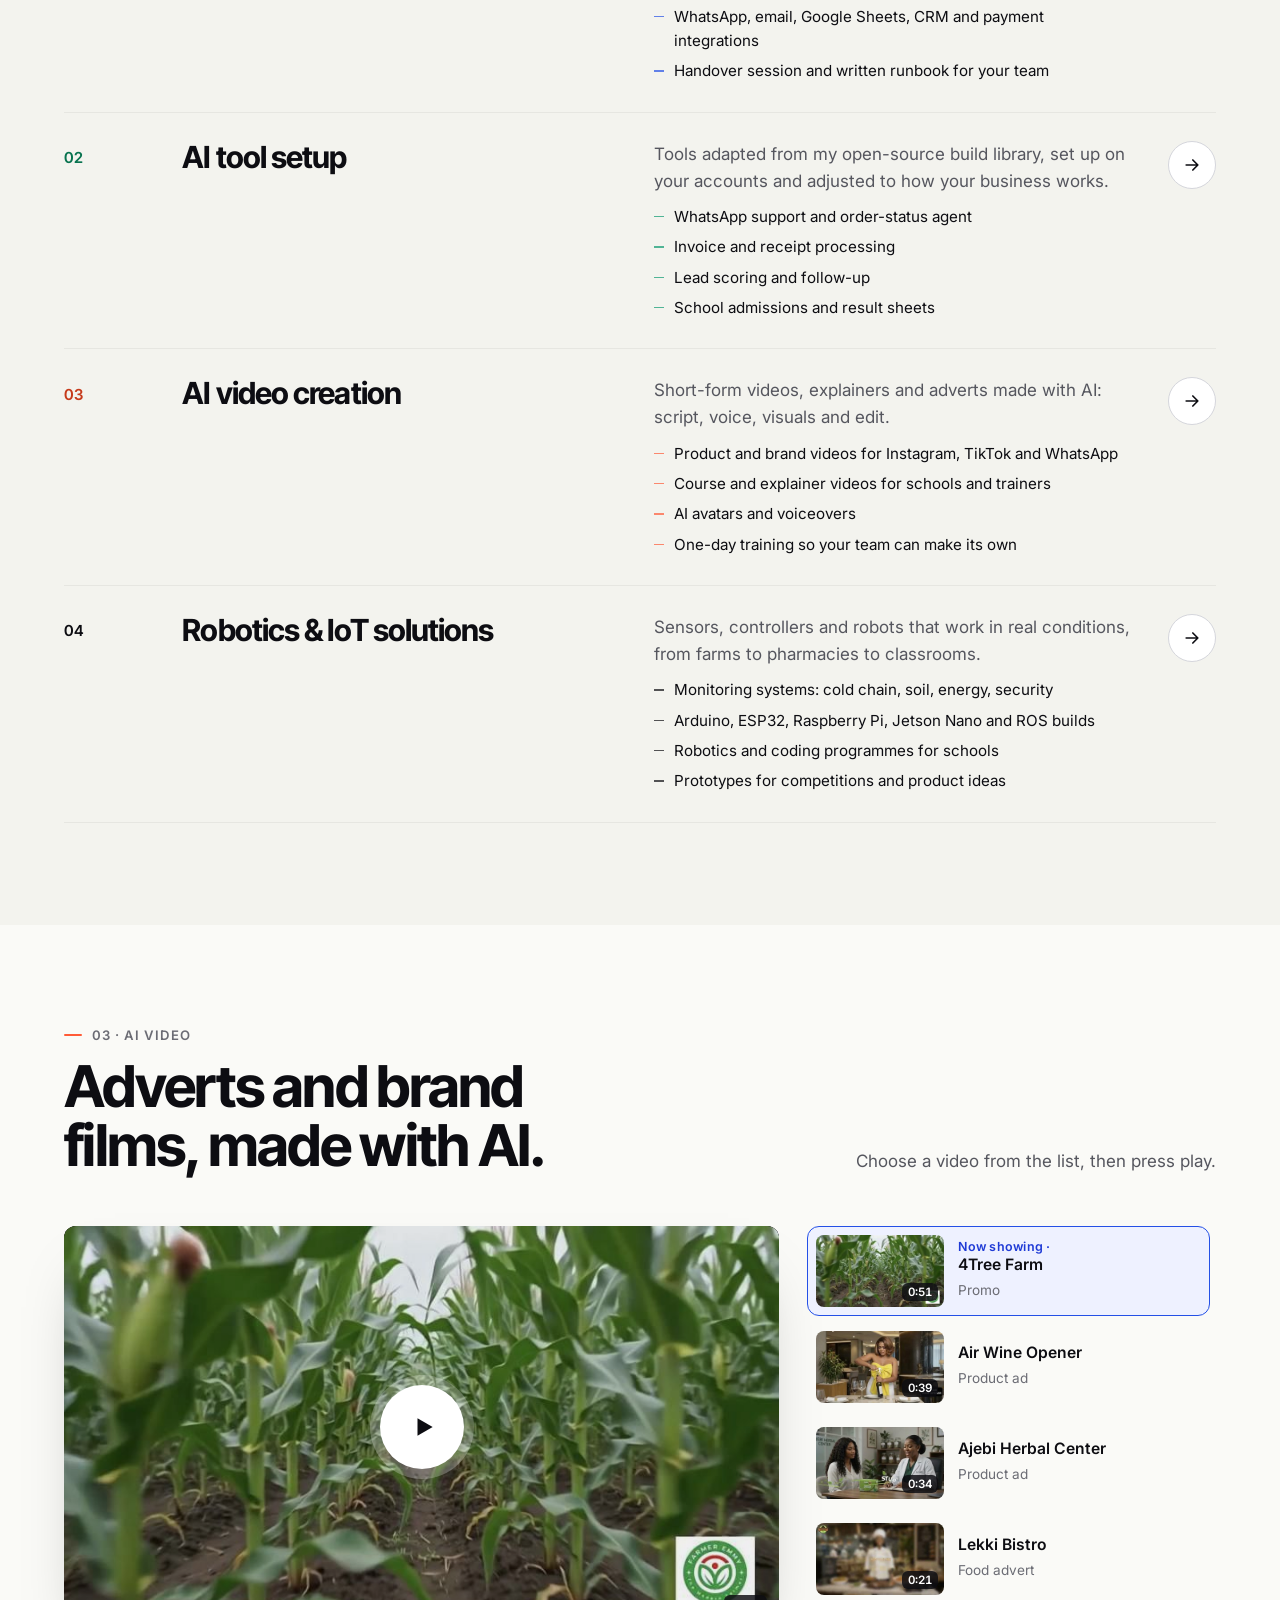
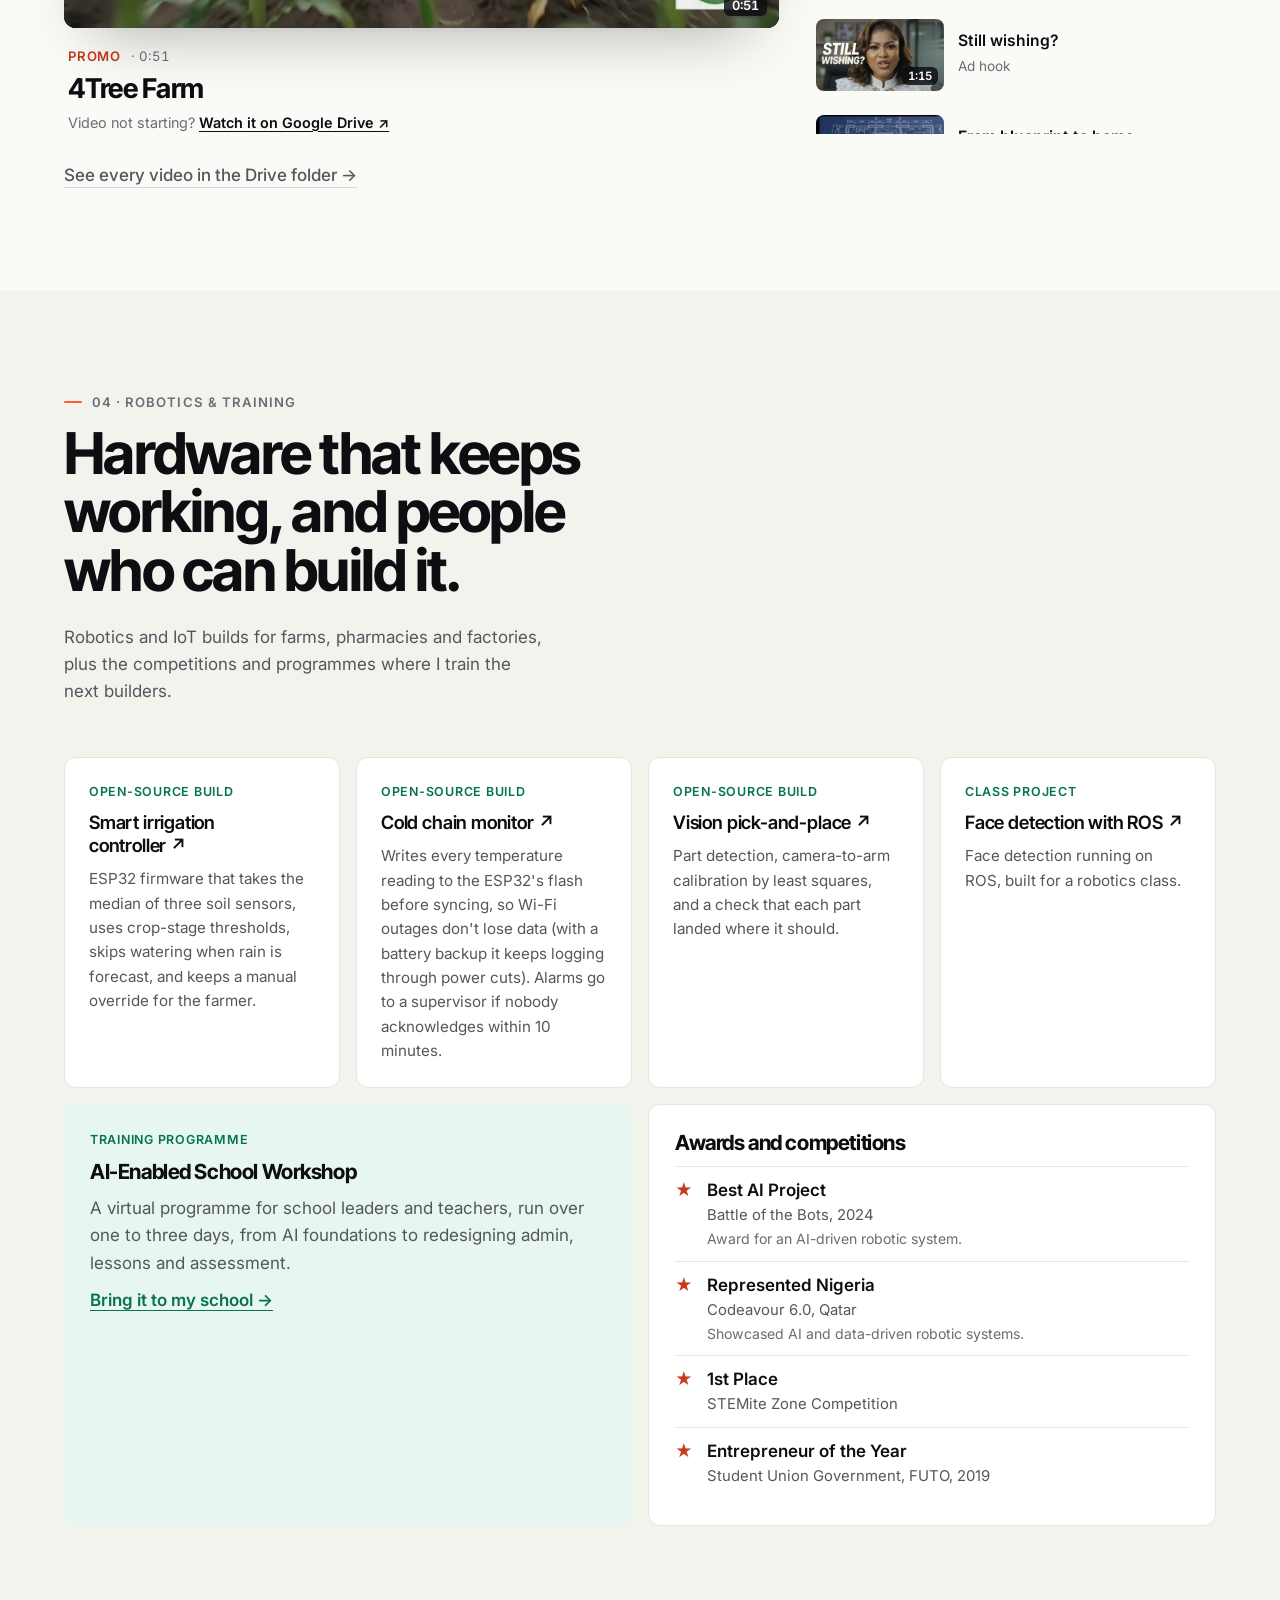
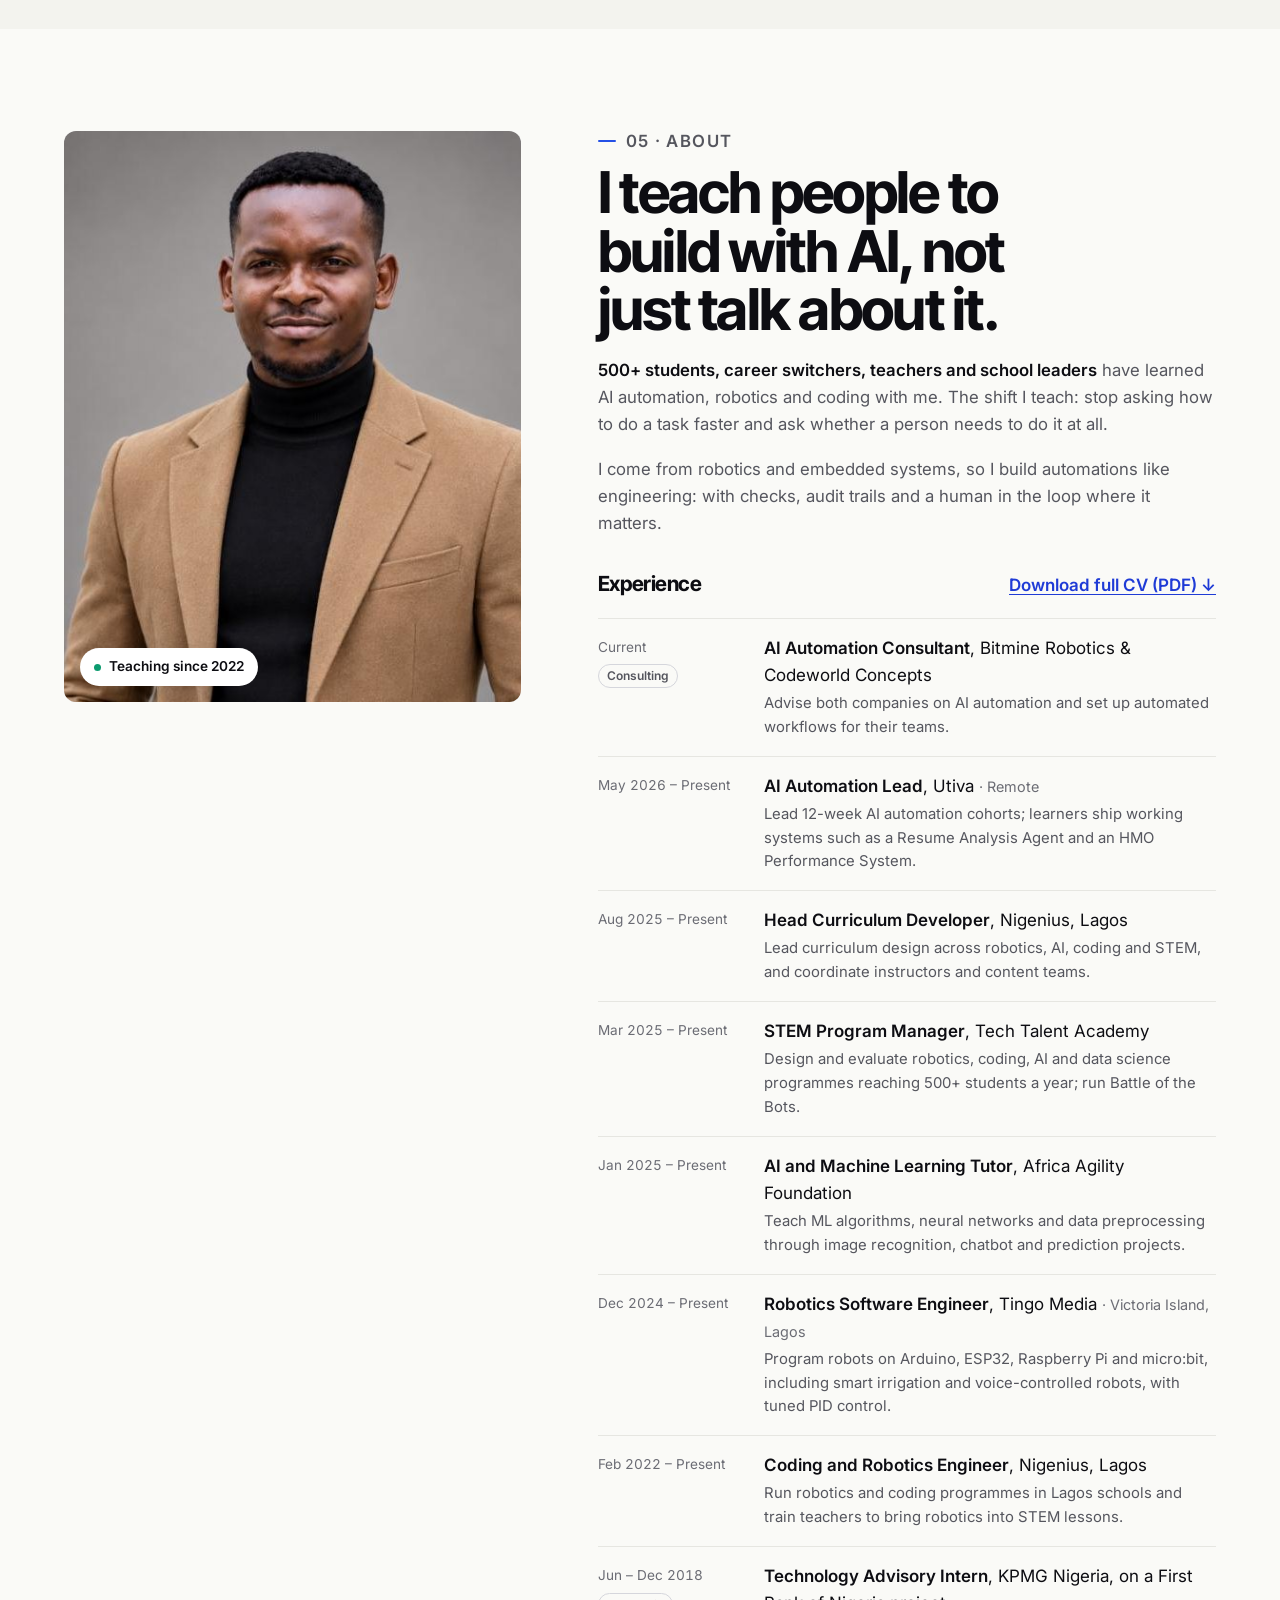
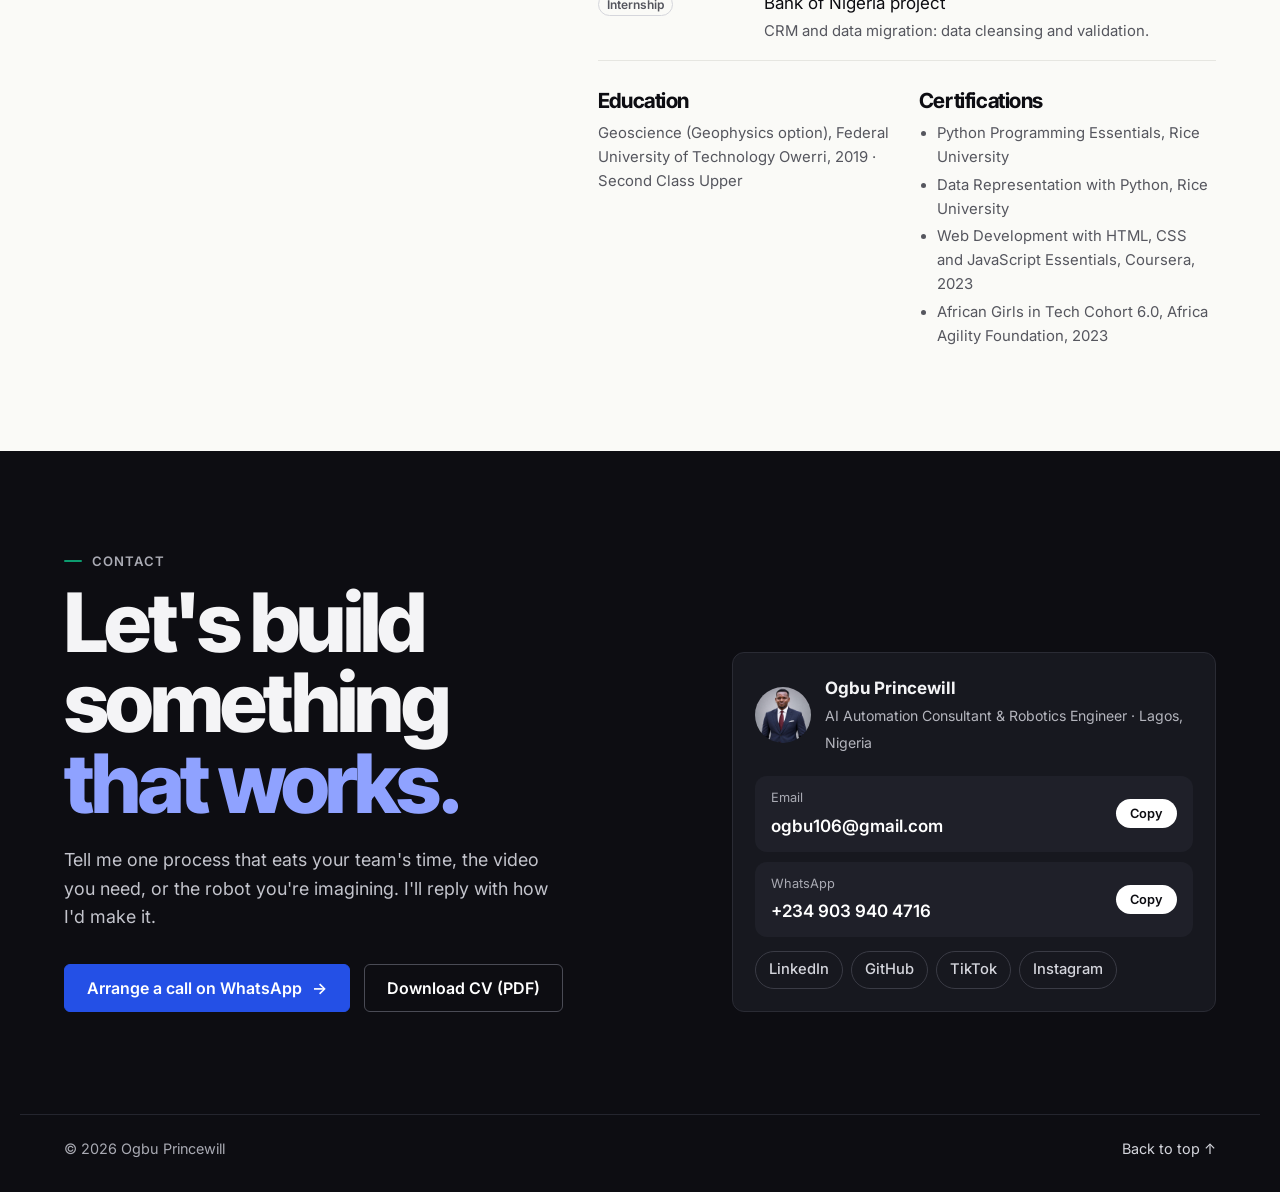
==== commit 742eab42: "Add files via upload" ====
--- a/index.html
+++ b/index.html
@@ -23,16 +23,16 @@
 <link rel="icon" type="image/png" sizes="64x64" href="assets/favicon-64.png">
 <link rel="apple-touch-icon" href="assets/apple-touch-icon.png">
 <link rel="preconnect" href="https://fonts.googleapis.com"><link rel="preconnect" href="https://fonts.gstatic.com" crossorigin>
-<link rel="stylesheet" href="https://fonts.googleapis.com/css2?family=Bricolage+Grotesque:opsz,wght@12..96,500..800&family=Inter:wght@400;500;600&display=swap">
+<link rel="stylesheet" href="https://fonts.googleapis.com/css2?family=Inter+Tight:wght@500;600;700&family=Inter:wght@400;500;600&display=swap">
 <link rel="stylesheet" href="styles.css">
 </head>
 <body>
 <a class="skip" href="#main">Skip to content</a>
 <header class="nav" id="nav">
   <div class="wrap">
-    <a class="logo" href="#top" aria-label="Ogbu Princewill, back to top"><span data-bind="name">Ogbu Princewill</span><span class="marks" aria-hidden="true"><i></i><i></i><i></i></span></a>
+    <a class="logo" href="#top" aria-label="Ogbu Princewill, back to top"><img class="avatar" src="[data-uri]" alt="" width="36" height="36"><span data-bind="name">Ogbu Princewill</span><span class="marks" aria-hidden="true"><i></i><i></i><i></i></span></a>
     <nav class="links" aria-label="Sections"><a href="#projects">Projects</a><a href="#services">Services</a><a href="#videos">Videos</a><a href="#robotics">Robotics</a><a href="#about">About</a><a href="#contact">Contact</a></nav>
-    <div class="nav-cta"><a class="btn ghost sm cv-link" href="#" target="_blank" rel="noopener" hidden>CV <span class="sr">(PDF)</span></a><a class="btn sm" href="#contact">Contact</a></div>
+    <div class="nav-cta"><a class="btn ghost sm cv-link" href="#" target="_blank" rel="noopener" hidden>CV <span class="sr">(PDF)</span></a><a class="btn sm dark" href="#contact">Contact</a></div>
   </div>
 </header>
 
--- a/styles.css
+++ b/styles.css
@@ -1,13 +1,13 @@
-/* Layout: white editorial. Black type leads; cobalt is the action colour, emerald and coral are supporting accents.
-   Light tinted bands separate sections and the contact section is dark. */
+/* Layout: warm off-white editorial. Black type leads, blue is the action colour, emerald and coral are small supporting accents.
+   Square-cornered buttons, hairline dividers, white cards. */
 :root {
-  --bg: #ffffff;
+  --bg: #fafaf7;           /* warm off-white page */
   --ink: #0d0d12;
   --soft: #55565e;         /* secondary text, 7:1 on white */
   --faint: #6b6c74;        /* labels and metadata, 5:1 on white */
-  --rule: #ebebef;
+  --rule: #e6e6e1;
   --surface: #f6f6f8;
-  --accent: #2b4dff;       /* cobalt: automation, links */
+  --accent: #2450e6;       /* blue: actions, links */
   --accent-tint: #eef1ff;
   --green: #0c9b6f;        /* emerald: tools, open source, teaching */
   --green-tint: #e7f6f0;
@@ -15,15 +15,15 @@
   --coral: #ff5b37;        /* coral: video, awards */
   --coral-tint: #fff0eb;
   --coral-text: #c63a1b;   /* coral used as text (meets 4.5:1) */
-  --radius: 16px;
-  --display: "Bricolage Grotesque", "Arial Black", system-ui, sans-serif;
+  --radius: 12px;
+  --display: "Inter Tight", "Inter", system-ui, sans-serif;
   --body: "Inter", "Segoe UI", system-ui, sans-serif;
   --ease: cubic-bezier(.2, .7, .2, 1);
   color-scheme: light;
 }
 /* White by request: the page stays white in dark mode too. */
-@media (prefers-color-scheme: dark) { :root:not([data-theme="light"]) { --bg: #ffffff; color-scheme: light; } }
-:root[data-theme="dark"] { --bg: #ffffff; color-scheme: light; }
+@media (prefers-color-scheme: dark) { :root:not([data-theme="light"]) { --bg: #fafaf7; color-scheme: light; } }
+:root[data-theme="dark"] { --bg: #fafaf7; color-scheme: light; }
 
 * { box-sizing: border-box; }
 html { scroll-behavior: smooth; }
@@ -43,7 +43,7 @@
 em { font-style: normal; color: var(--accent); }
 p { margin: 0; }
 section { padding-block: clamp(64px, 8vw, 112px); overflow-x: clip; }
-section.tint { background: #f7f7fa; }
+section.tint { background: #f3f3ee; }
 section[id], .exp-head { scroll-margin-top: 72px; }
 .eyebrow { font: 600 .82rem var(--body); letter-spacing: .08em; text-transform: uppercase; color: var(--faint); margin-bottom: 14px; display: flex; align-items: center; gap: 10px; }
 .eyebrow::before { content: ""; width: 18px; height: 2px; border-radius: 2px; background: var(--c, var(--accent)); }
@@ -57,87 +57,81 @@
 .reveal.in { opacity: 1; transform: none; }
 
 /* buttons */
-.btn { display: inline-flex; align-items: center; gap: 10px; padding: 14px 24px; border-radius: 999px; font: 600 1rem var(--body); text-decoration: none;
+.btn { display: inline-flex; align-items: center; gap: 10px; padding: 13px 22px; border-radius: 6px; font: 600 1rem var(--body); text-decoration: none;
   border: 1.5px solid var(--accent); background: var(--accent); color: #fff; cursor: pointer; transition: background .3s var(--ease), color .3s, border-color .3s, transform .3s var(--ease); }
 .btn span { transition: transform .3s var(--ease); }
-.btn:hover { background: #1f3bd6; border-color: #1f3bd6; }
+.btn:hover { background: #1b40c4; border-color: #1b40c4; }
 .btn:hover span { transform: translateX(4px); }
-.btn.ghost { background: #fff; color: var(--ink); border-color: #d5d6dc; }
-.hero .btn { box-shadow: 0 10px 24px -14px rgba(31,59,214,.6); } .hero .btn.ghost { box-shadow: none; }
+.btn.ghost { background: #fff; color: var(--ink); border-color: #cfcfca; }
+
 .btn.ghost:hover { border-color: var(--ink); background: #fff; }
-.btn.sm { padding: 9px 18px; font-size: .9rem; }
+.btn.sm { padding: 8px 16px; font-size: .9rem; }
+.btn.dark { background: var(--ink); border-color: var(--ink); color: #fff; }
+.btn.dark:hover { background: #2a2a33; border-color: #2a2a33; }
 
 /* nav */
-.nav { position: sticky; top: 0; z-index: 30; height: 66px; background: transparent; border-bottom: 1px solid transparent; transition: border-color .3s, background .3s; }
-.nav.scrolled { background: rgba(255,255,255,.9); backdrop-filter: blur(14px); border-color: var(--rule); }
+.nav { position: sticky; top: 0; z-index: 30; height: 72px; background: rgba(250,250,247,.92); backdrop-filter: blur(14px); border-bottom: 1px solid var(--rule); }
+.nav.scrolled { box-shadow: 0 6px 20px -16px rgba(13,13,18,.25); }
 .nav .wrap { height: 100%; padding-block: 0; }
 .nav .wrap { display: flex; align-items: center; justify-content: space-between; gap: 16px; }
-.logo { font: 700 1.1rem var(--display); letter-spacing: -0.02em; text-decoration: none; display: flex; align-items: baseline; gap: 2px; }
+.logo { font: 600 1.12rem var(--display); letter-spacing: -0.02em; text-decoration: none; display: flex; align-items: center; gap: 2px; transition: color .3s; }
+.logo .avatar { width: 40px; height: 40px; border-radius: 50%; object-fit: cover; margin-right: 12px; transition: transform .4s var(--ease); }
+.logo:hover .avatar { transform: scale(1.06); }
+.logo .marks { display: none; }
 .marks { display: inline-flex; gap: 3px; margin-left: 3px; }
 .marks i { width: 6px; height: 6px; border-radius: 50%; background: var(--accent); display: inline-block; }
 .marks i:nth-child(2) { background: var(--green); }
 .marks i:nth-child(3) { background: var(--coral); }
 .links { display: flex; gap: 4px; }
-.links a { text-decoration: none; color: var(--soft); font-weight: 500; font-size: .95rem; padding: 8px 10px; border-radius: 999px; transition: color .2s; }
+.links a { text-decoration: none; color: #3b3c44; font-weight: 500; font-size: .98rem; padding: 8px 11px; border-radius: 6px; transition: color .2s; }
 .links a:hover { color: var(--ink); }
-.nav-cta { display: flex; gap: 8px; }
+.nav-cta { display: flex; gap: 10px; }
 @media (max-width: 960px) { .links { display: none; } }
 @media (max-width: 380px) { .nav-cta .cv-link { display: none; } }
 
 /* hero */
-/* hero backdrop: soft brand-colour glows on a pale blue wash, with a faint grid that fades out */
-.hero { position: relative; isolation: isolate; overflow: hidden; margin-top: -66px;
-  padding-block: calc(66px + clamp(40px, 6vw, 84px)) clamp(56px, 7vw, 96px);
-  background:
-    radial-gradient(42% 55% at 82% 32%, rgba(43,77,255,.27), transparent 70%),
-    radial-gradient(34% 45% at 8% 88%, rgba(12,155,111,.2), transparent 70%),
-    radial-gradient(26% 34% at 58% 4%, rgba(255,91,55,.16), transparent 70%),
-    linear-gradient(180deg, #eef1ff 0%, #f6f7ff 66%, #ffffff 100%); }
-.hero::before { content: ""; position: absolute; inset: 0; z-index: -1; pointer-events: none;
-  background-image: linear-gradient(rgba(43,77,255,.09) 1px, transparent 1px), linear-gradient(90deg, rgba(43,77,255,.09) 1px, transparent 1px);
-  background-size: 44px 44px; background-position: -1px -1px;
-  -webkit-mask-image: radial-gradient(70% 75% at 70% 35%, #000 30%, transparent 85%); mask-image: radial-gradient(70% 75% at 70% 35%, #000 30%, transparent 85%); }
-.hero::after { content: ""; position: absolute; z-index: -1; pointer-events: none; width: 520px; height: 520px; right: -140px; top: 40px; border-radius: 50%;
-  border: 1px solid rgba(43,77,255,.14); box-shadow: 0 0 0 70px rgba(43,77,255,.025), 0 0 0 140px rgba(43,77,255,.02); }
-.hero .facts { border-top-color: rgba(13,13,18,.1); }
-.hero .facts div { border-bottom-color: rgba(13,13,18,.1); }
-.kicker { display: flex; flex-wrap: wrap; align-items: center; gap: 8px 14px; }
-.badge { display: inline-flex; align-items: center; gap: 8px; background: #fff; box-shadow: 0 0 0 1px rgba(43,77,255,.18); color: #1f3bd6; font-weight: 600; font-size: .9rem; padding: 7px 14px; border-radius: 999px; }
+.hero { padding-block: clamp(48px, 7vw, 96px) 0; }
+.kicker { display: flex; flex-wrap: wrap; align-items: center; gap: 6px 14px; }
+.badge { display: inline-flex; align-items: center; gap: 10px; color: #2a2b33; font-weight: 600; font-size: .8rem; letter-spacing: .08em; text-transform: uppercase; }
 .badge::before { content: ""; width: 7px; height: 7px; border-radius: 50%; background: var(--accent); }
-.loc { color: var(--soft); font-size: .92rem; }
-.recruit { margin-top: 20px; color: var(--soft); font-size: .95rem; }
-.recruit a { color: var(--ink); font-weight: 600; text-decoration-color: #c9cad2; text-underline-offset: 3px; }
+.loc { color: var(--soft); font-size: .9rem; }
+.recruit { margin-top: 22px; color: var(--soft); font-size: .95rem; }
+.recruit a { color: var(--ink); font-weight: 600; text-decoration-color: #8d8e96; text-underline-offset: 3px; }
 .recruit a:hover { text-decoration-color: var(--accent); color: var(--accent); }
-.hero h1 { font-size: clamp(2.5rem, 4.6vw, 4.5rem); line-height: .98; letter-spacing: -0.04em; font-weight: 800; margin-block: 20px 26px; }
+.hero h1 { font-size: clamp(2.6rem, 4.9vw, 4.3rem); line-height: 1.04; letter-spacing: -0.045em; font-weight: 600; margin-block: 26px 30px; color: #1c1d22; }
 .hero h1 .ln { display: block; }
-.hero h1 .pd { font-weight: inherit; }
-.hero h1 .pd.g { color: var(--green); }
-.hero h1 .pd.c { color: var(--coral); }
-.hero h1 .w { display: inline-block; overflow: hidden; vertical-align: top; padding-bottom: .06em; margin-bottom: -.06em; }
+.hero h1 .pd { font-weight: inherit; color: inherit; }
+.hero h1 em { color: var(--accent); }
+.hero h1 .w { display: inline-block; overflow: hidden; vertical-align: top; padding-bottom: .08em; margin-bottom: -.08em; }
 .hero h1 .w > span { display: inline-block; animation: rise 1s var(--ease) both; }
 @keyframes rise { from { transform: translateY(105%); } to { transform: none; } }
-.hero-grid { display: grid; grid-template-columns: minmax(0, 1fr) minmax(0, 1fr); gap: clamp(32px, 4.5vw, 64px); align-items: center; }
-.hero-sub { color: var(--soft); font-size: 1.1rem; max-width: 46ch; }
-.cta { display: flex; flex-wrap: wrap; gap: 12px; margin-top: 28px; }
-.facts { display: grid; grid-template-columns: repeat(4, minmax(0, 1fr)); gap: 0 24px; margin: clamp(44px, 6vw, 72px) 0 0; border-top: 1px solid var(--rule); }
-@media (max-width: 760px) { .facts { grid-template-columns: repeat(2, minmax(0, 1fr)); } }
-.facts div { padding: 18px 16px 18px 0; border-bottom: 1px solid var(--rule); }
-.facts div::before { content: ""; display: block; width: 22px; height: 3px; border-radius: 3px; margin-bottom: 12px; background: var(--accent); }
-.facts .f1::before { background: var(--green); } .facts .f2::before { background: var(--coral); } .facts .f3::before { background: var(--ink); }
-.facts dt { font: 700 clamp(1.5rem, 2.6vw, 2rem)/1.1 var(--display); letter-spacing: -0.03em; }
-.facts dd { margin: 4px 0 0; color: var(--soft); font-size: .9rem; line-height: 1.4; }
-
-.flowcard { margin: 0; background: #fff; border: 1px solid rgba(43,77,255,.14); border-radius: 24px; box-shadow: 0 1px 2px rgba(13,13,18,.04), 0 30px 70px -28px rgba(31,59,214,.35); overflow: hidden; }
-.flowtop { display: flex; align-items: center; gap: 14px; padding: 14px 18px; border-bottom: 1px solid var(--rule); font-size: .92rem; color: var(--soft); }
-.flowtop a { color: var(--ink); font-weight: 600; text-decoration-color: var(--rule); text-underline-offset: 3px; }
+.hero-grid { display: grid; grid-template-columns: minmax(0, 1fr) minmax(0, .92fr); gap: clamp(32px, 6vw, 96px); align-items: center; }
+.hero-sub { color: #4a4b53; font-size: 1.15rem; line-height: 1.7; max-width: 44ch; }
+.cta { display: flex; flex-wrap: wrap; gap: 14px; margin-top: 32px; }
+/* credibility strip: four columns split by hairlines */
+.facts { display: grid; grid-template-columns: repeat(4, minmax(0, 1fr)); margin: clamp(56px, 7vw, 84px) 0 0; border-top: 1px solid var(--rule); border-bottom: 1px solid var(--rule); }
+.facts div { padding: 34px 28px 38px; border-left: 1px solid var(--rule); }
+.facts div:first-child { border-left: 0; padding-left: 0; }
+.facts dt { font: 600 clamp(1.7rem, 2.6vw, 2.1rem)/1.1 var(--display); letter-spacing: -0.035em; color: #1c1d22; }
+.facts dd { margin: 12px 0 0; color: var(--soft); font-size: .95rem; line-height: 1.5; max-width: 26ch; }
+@media (max-width: 760px) {
+  .facts { grid-template-columns: repeat(2, minmax(0, 1fr)); }
+  .facts div { padding: 24px 16px 26px; }
+  .facts div:nth-child(odd) { border-left: 0; padding-left: 0; }
+  .facts div:nth-child(n+3) { border-top: 1px solid var(--rule); }
+}
+
+.flowcard { margin: 0; background: #fff; border: 1px solid var(--rule); border-radius: 14px; box-shadow: 0 1px 2px rgba(13,13,18,.04), 0 24px 50px -36px rgba(13,13,18,.35); overflow: hidden; }
+.flowtop { display: flex; align-items: center; gap: 14px; padding: 20px 22px; border-bottom: 1px solid var(--rule); font-size: .95rem; color: #3b3c44; }
+.flowtop a { color: var(--ink); font-weight: 600; text-decoration-color: #8d8e96; text-underline-offset: 3px; }
 .flowtop a:hover { text-decoration-color: var(--accent); }
-.tl { display: flex; gap: 6px; }
+.tl { display: none; }
 .tl i { width: 10px; height: 10px; border-radius: 50%; background: var(--rule); }
-#flow { width: 100%; height: auto; overflow: visible; display: block; padding: clamp(14px, 2.4vw, 22px); background-image: radial-gradient(var(--rule) 1px, transparent 1px); background-size: 18px 18px; }
-.wire { fill: none; stroke: #dcdce2; stroke-width: 2; stroke-linecap: round; stroke-dasharray: 5 6; transition: stroke .4s; }
-.wire.live { stroke: var(--accent); stroke-dasharray: none; }
+#flow { width: 100%; height: auto; overflow: visible; display: block; padding: clamp(28px, 4vw, 52px) clamp(14px, 1.6vw, 20px); }
+.wire { fill: none; stroke: #d6d6d0; stroke-width: 1.8; stroke-linecap: round; stroke-dasharray: 4 4; transition: stroke .4s; }
+.wire.live { stroke: var(--accent); }
 .wire.live.c1 { stroke: var(--green); } .wire.live.c2 { stroke: var(--coral); }
-.node rect { fill: #fff; stroke: #e2e2e8; stroke-width: 1.5; transition: stroke .3s; }
+.node rect { fill: #fff; stroke: #d6d6d0; stroke-width: 1.5; transition: stroke .3s; }
 .node .t { fill: var(--ink); font: 600 13.5px var(--body); }
 .node .s { fill: var(--soft); font: 400 11.5px var(--body); }
 .node .chip { fill: var(--surface); transition: fill .3s; }
@@ -149,7 +143,7 @@
 @keyframes bump { 40% { transform: scale(1.04); } }
 .port { fill: #fff; stroke: #c9c9d1; stroke-width: 1.5; }
 .pulse { fill: var(--accent); }
-.flowbar { display: flex; align-items: center; gap: 12px; padding: 14px 18px; border-top: 1px solid var(--rule); font-size: .88rem; color: var(--faint); font-variant-numeric: tabular-nums; }
+.flowbar { display: flex; align-items: center; gap: 12px; padding: 18px 22px; border-top: 1px solid var(--rule); font-size: .95rem; color: var(--faint); font-variant-numeric: tabular-nums; }
 .flowbar .step { margin-right: auto; }
 .pause { display: inline-flex; align-items: center; gap: 6px; border: 1px solid #d5d6dc; background: #fff; color: var(--ink); border-radius: 999px; padding: 5px 12px 5px 9px; font: 600 .8rem var(--body); cursor: pointer; }
 .pause:hover { border-color: var(--ink); }
@@ -361,3 +355,5 @@
 footer a:hover { color: #fff; }
 
 @media (prefers-reduced-motion: reduce) { *, *::before, *::after { animation: none !important; transition: none !important; scroll-behavior: auto !important; } .reveal { opacity: 1; transform: none; } }
+.logo span[data-bind] { white-space: nowrap; }
+@media (max-width: 480px) { .logo { font-size: 1rem; } .logo .marks { display: none; } .logo .avatar { width: 32px; height: 32px; margin-right: 8px; } }
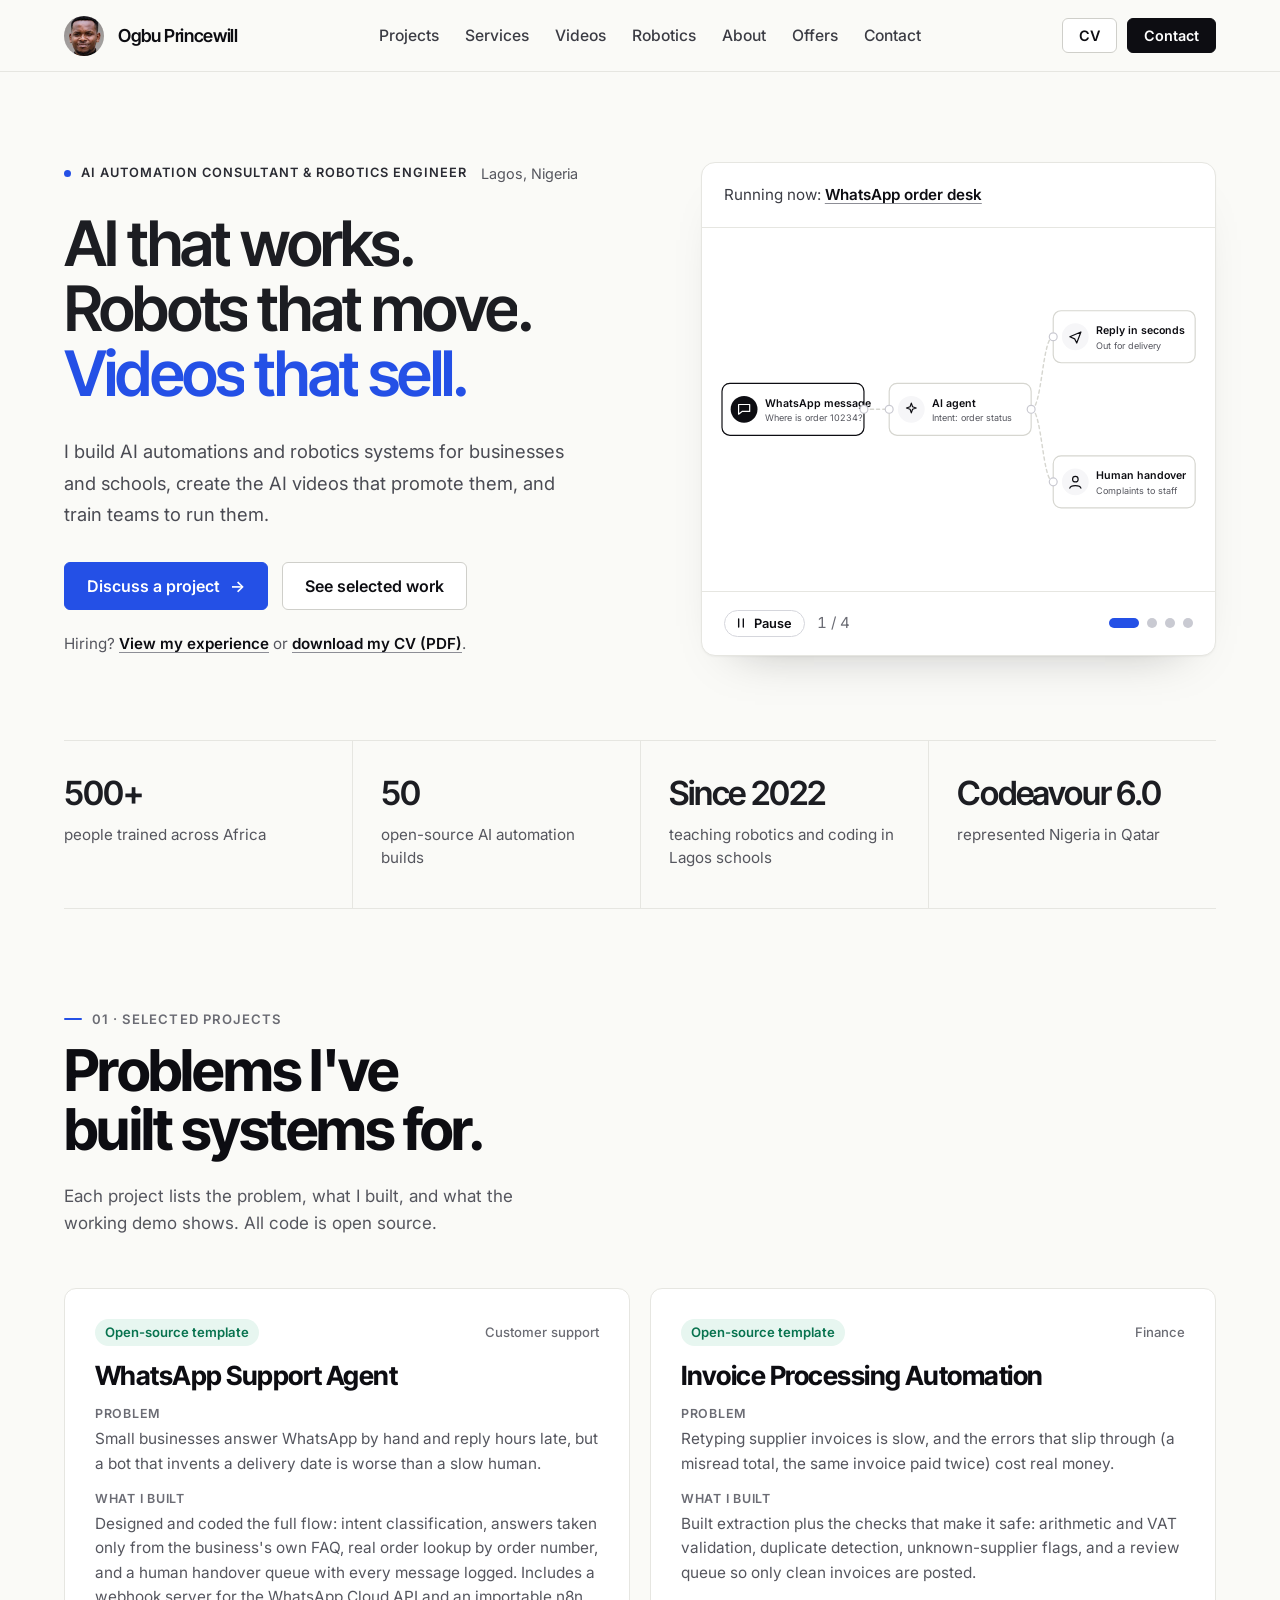
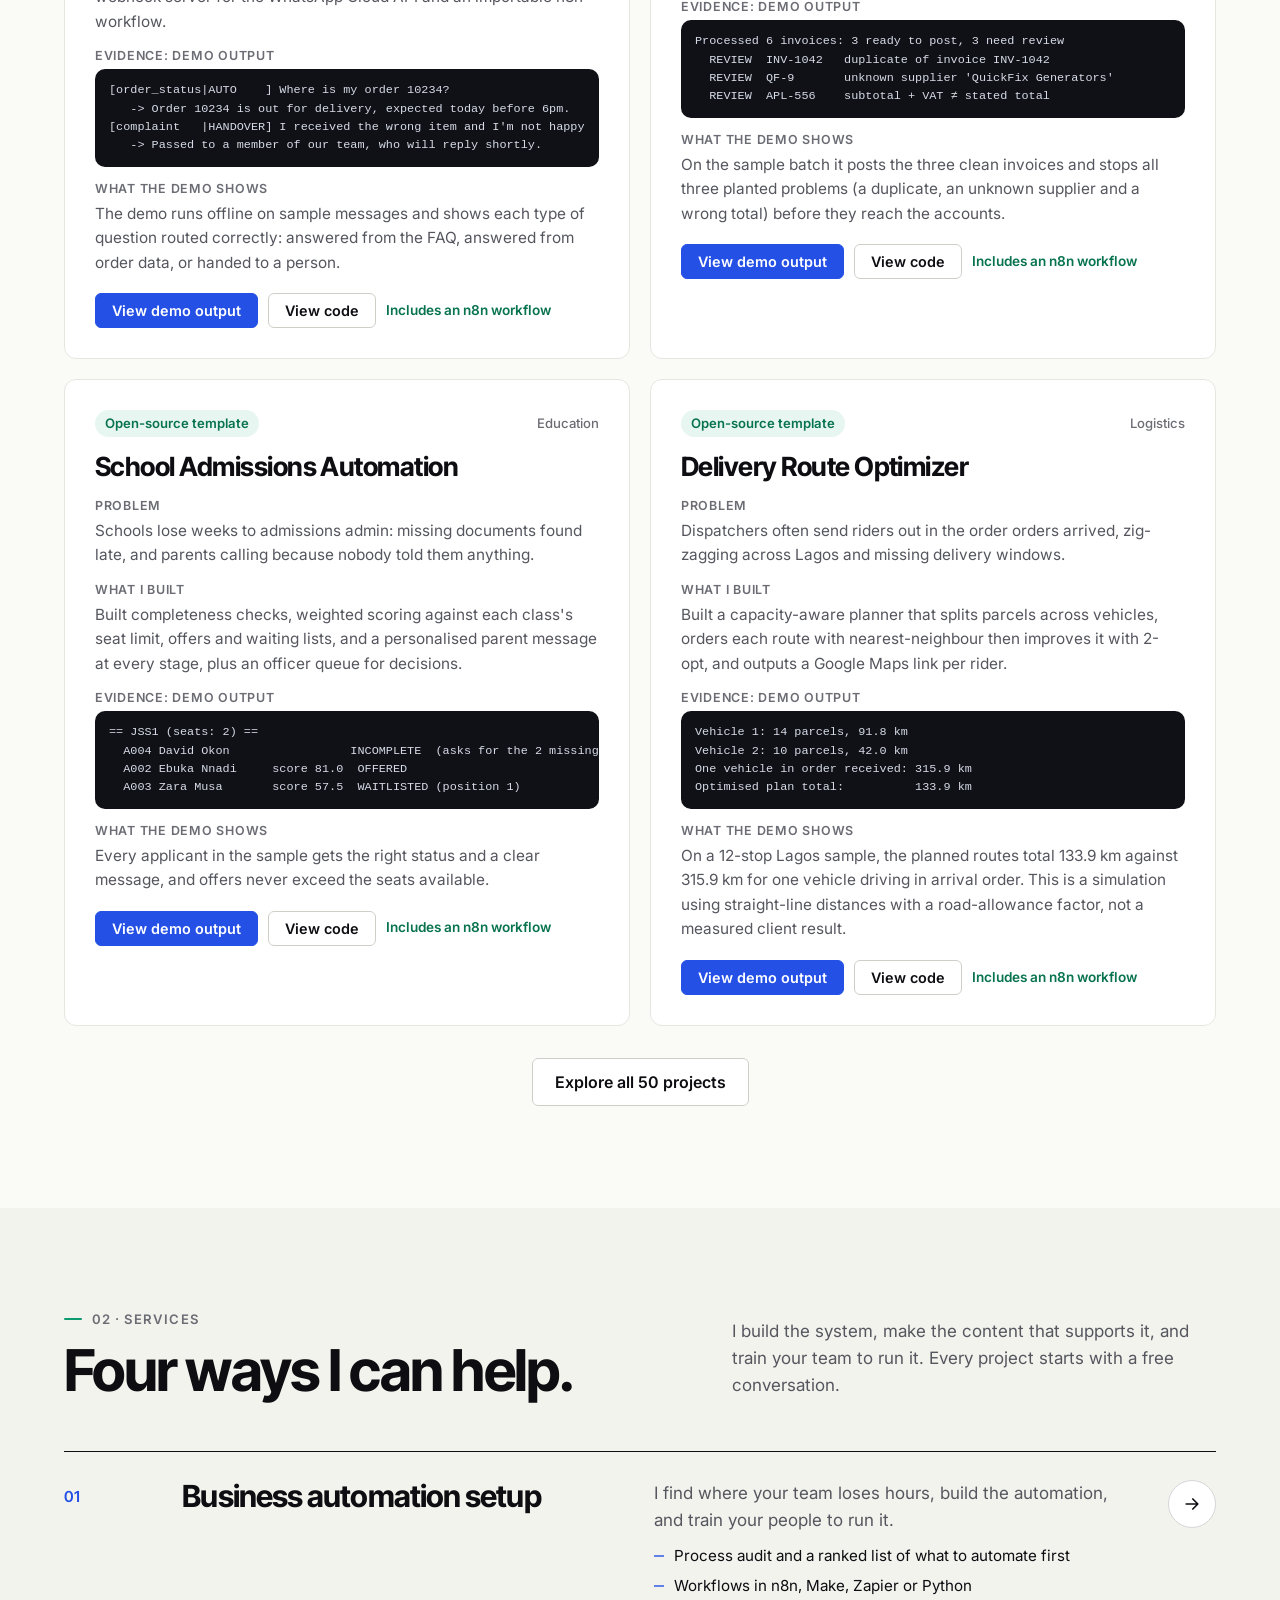
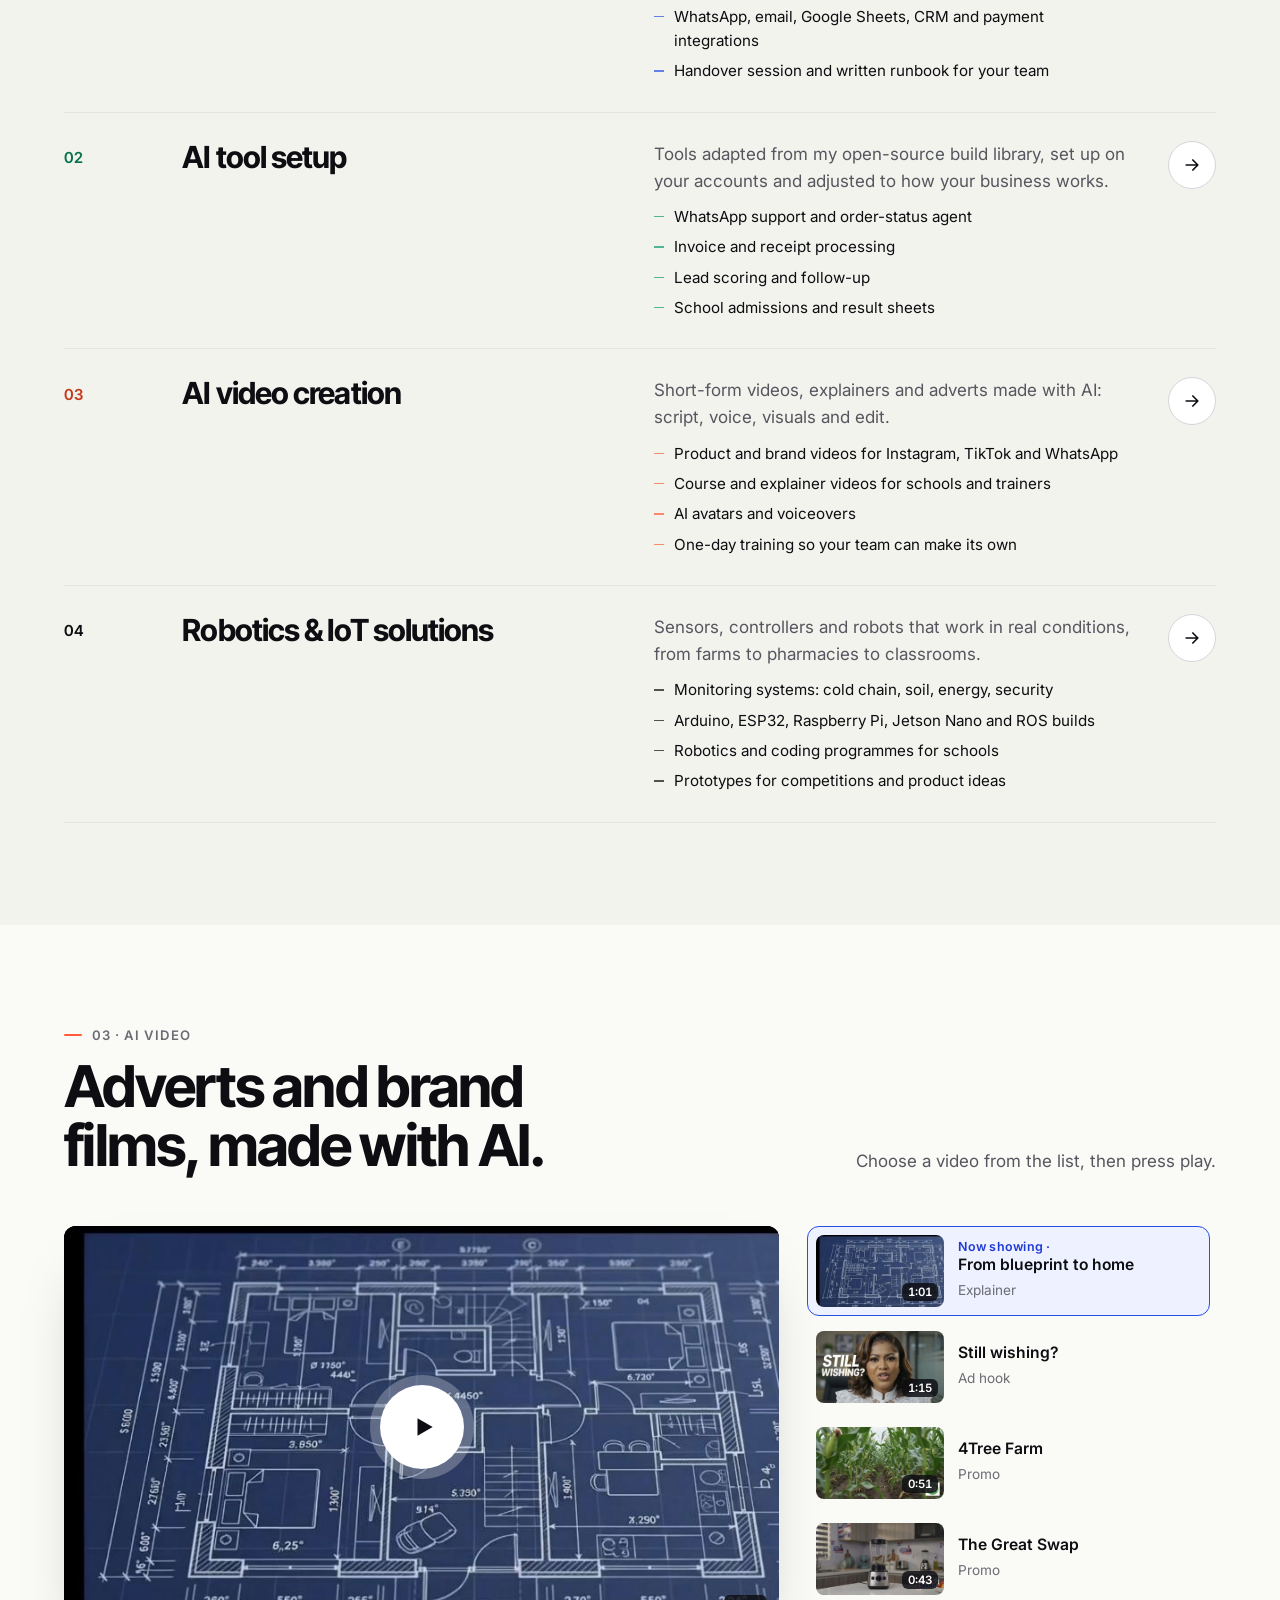
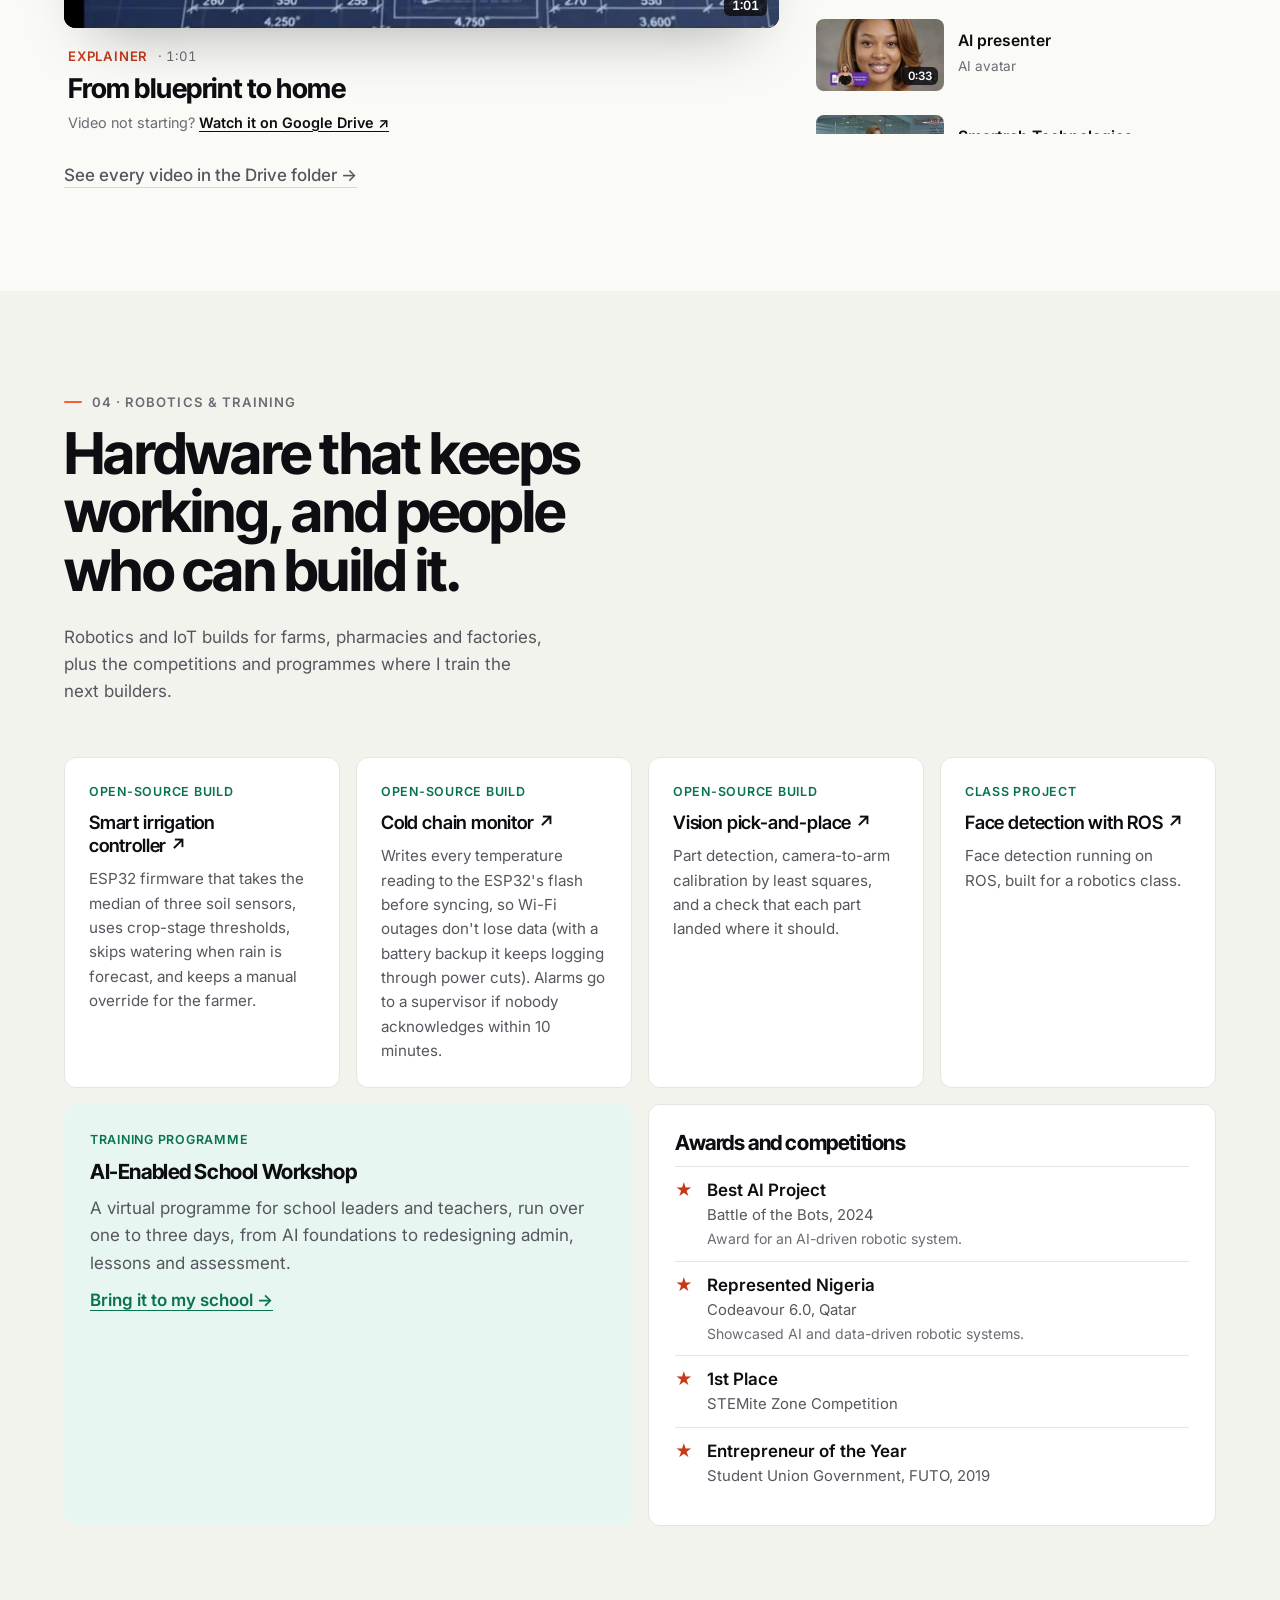
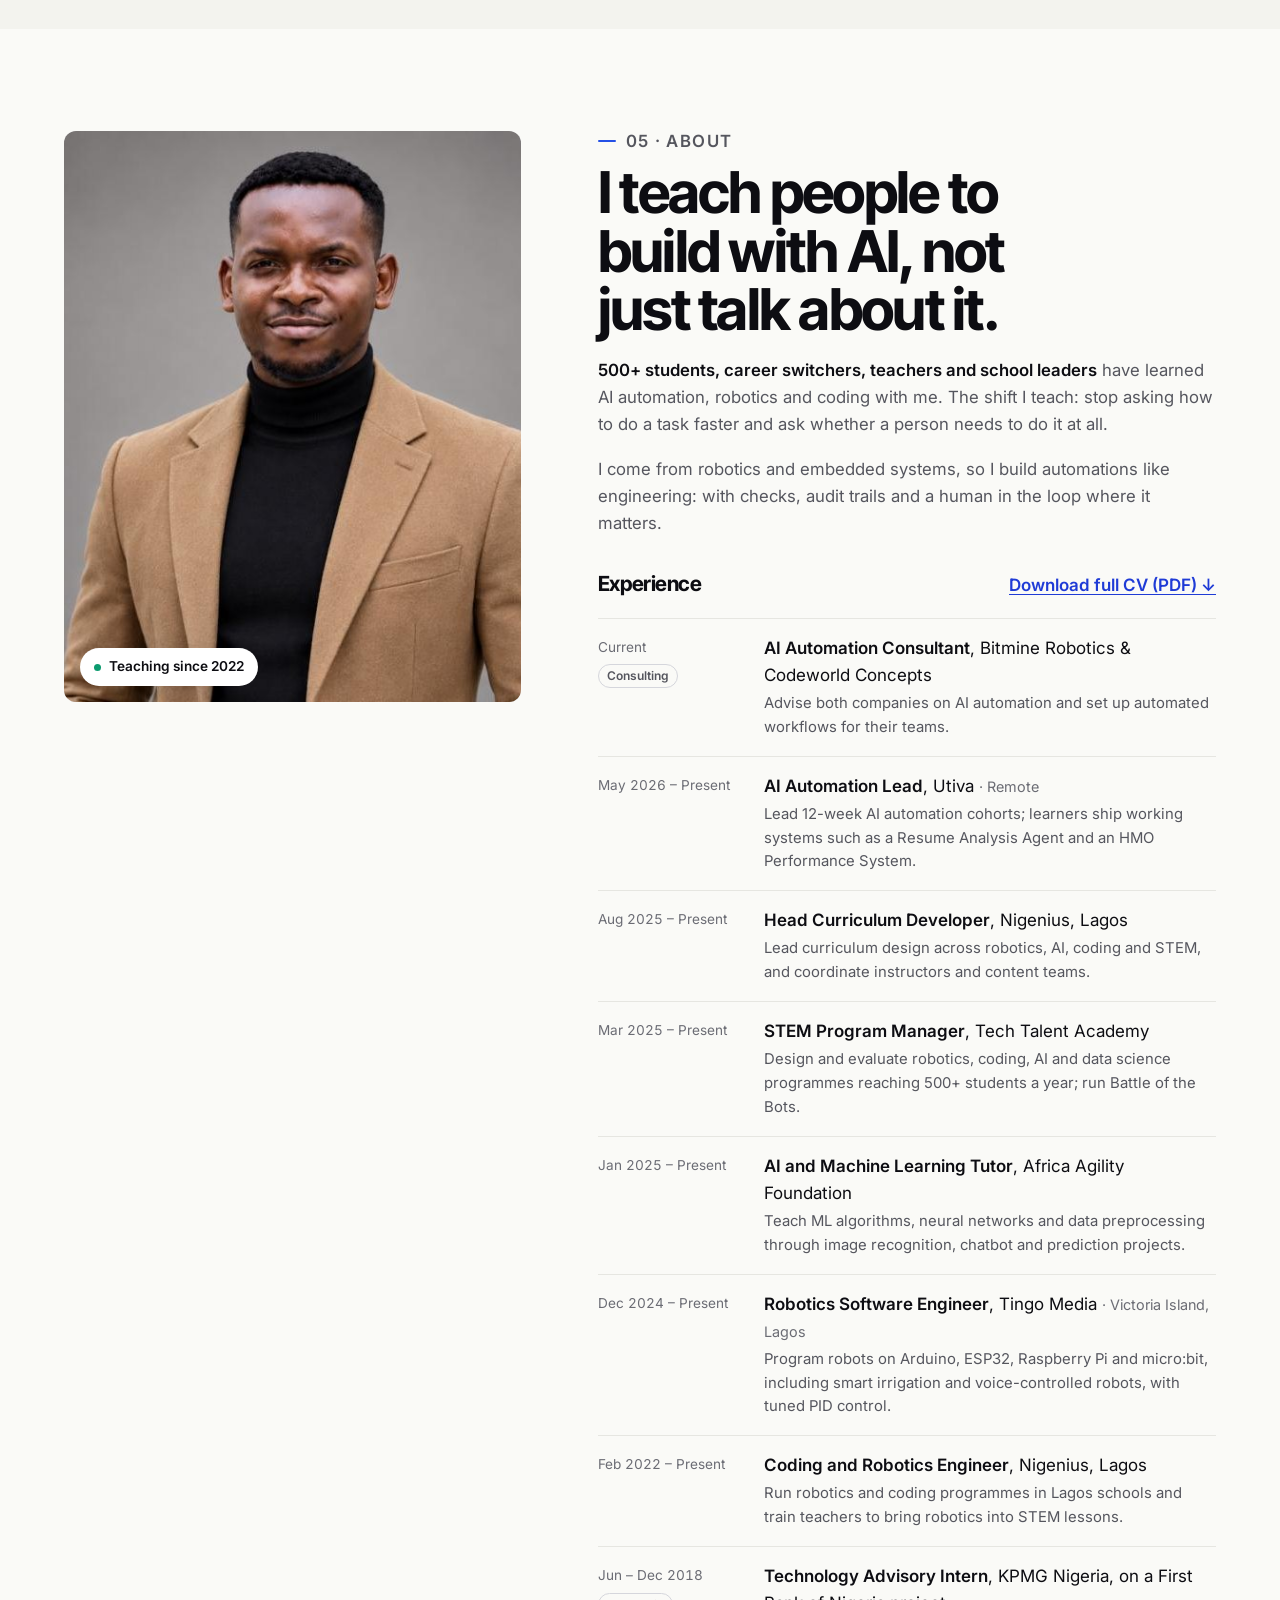
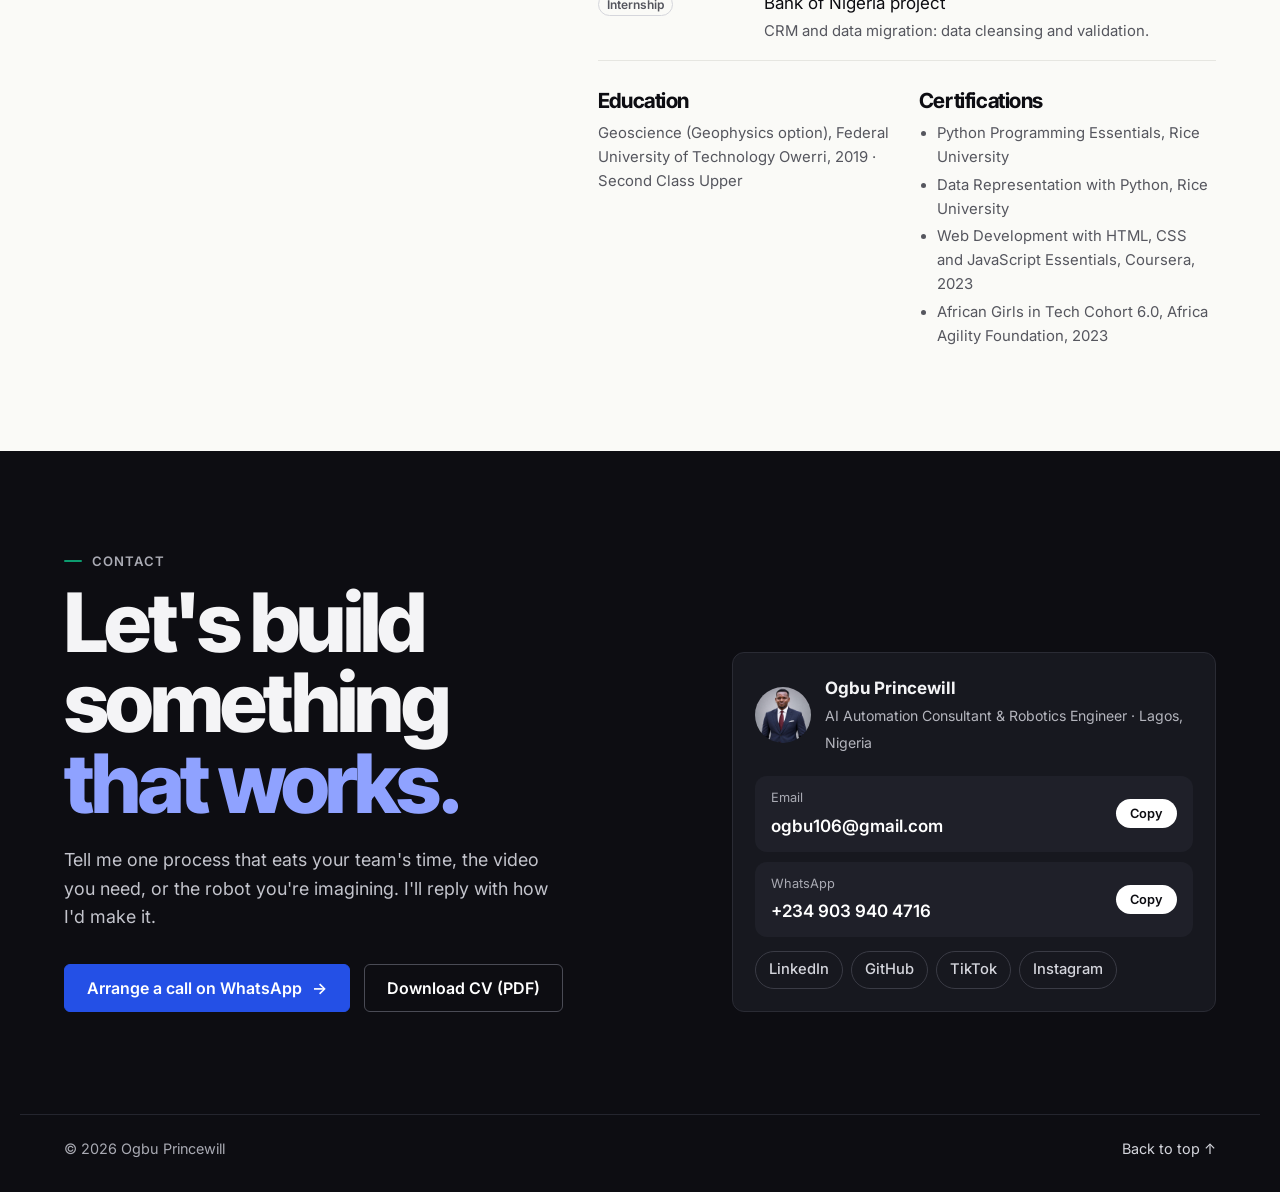
==== commit af5c5e4b: "Add files via upload" ====
--- a/index.html
+++ b/index.html
@@ -31,7 +31,7 @@
 <header class="nav" id="nav">
   <div class="wrap">
     <a class="logo" href="#top" aria-label="Ogbu Princewill, back to top"><img class="avatar" src="[data-uri]" alt="" width="36" height="36"><span data-bind="name">Ogbu Princewill</span><span class="marks" aria-hidden="true"><i></i><i></i><i></i></span></a>
-    <nav class="links" aria-label="Sections"><a href="#projects">Projects</a><a href="#services">Services</a><a href="#videos">Videos</a><a href="#robotics">Robotics</a><a href="#about">About</a><a href="#contact">Contact</a></nav>
+    <nav class="links" aria-label="Sections"><a href="#projects">Projects</a><a href="#services">Services</a><a href="#videos">Videos</a><a href="#robotics">Robotics</a><a href="#about">About</a><a href="offers/">Offers</a><a href="#contact">Contact</a></nav>
     <div class="nav-cta"><a class="btn ghost sm cv-link" href="#" target="_blank" rel="noopener" hidden>CV <span class="sr">(PDF)</span></a><a class="btn sm dark" href="#contact">Contact</a></div>
   </div>
 </header>
